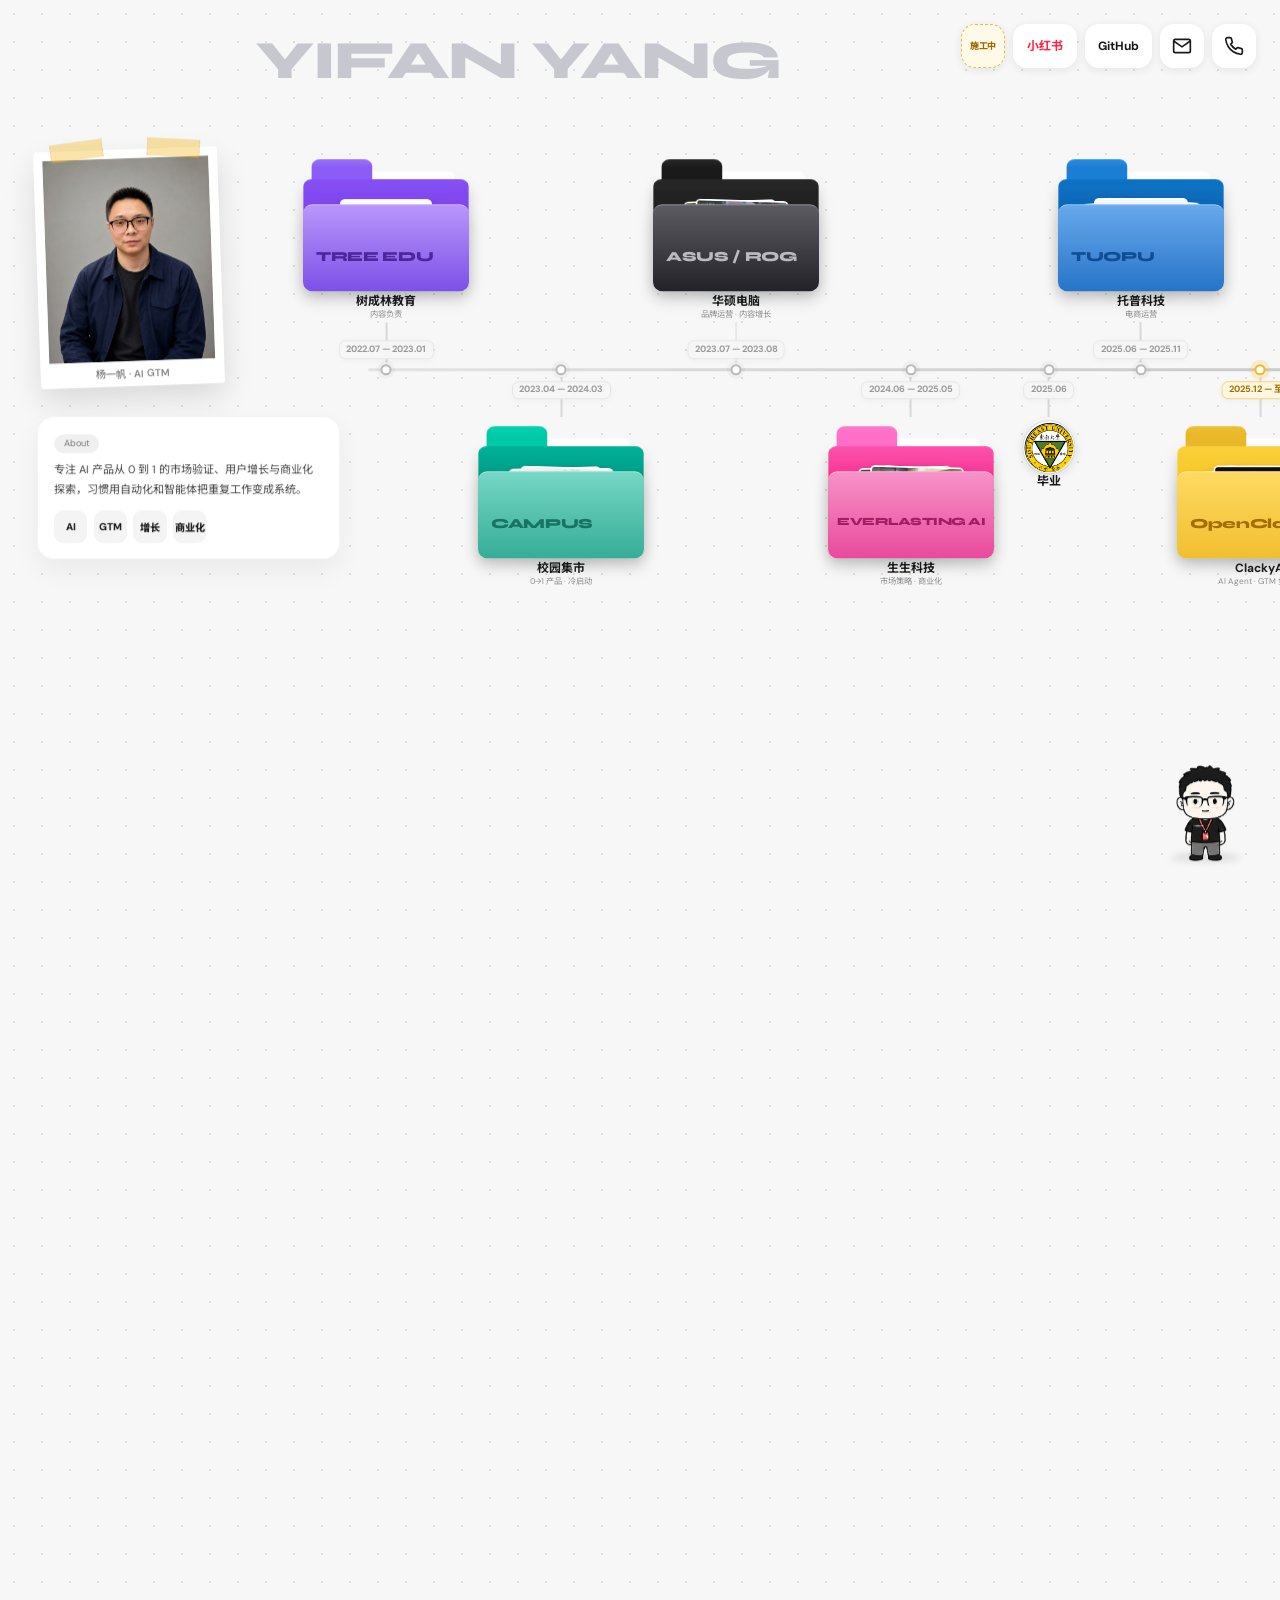
==== playground.html @ f20c67b9 "Deploy Yifan Yang portfolio" ====
<!DOCTYPE html>
<html lang="zh-CN">
<head>
  <meta charset="UTF-8" />
  <meta name="viewport" content="width=device-width, initial-scale=1.0" />
  <title>杨一帆 — AI GTM & 市场增长</title>
  <meta name="description" content="杨一帆作品集：AI 产品增长、市场验证、B2B 平台运营与冷启动经验。" />
  <meta name="author" content="杨一帆" />
  <meta name="robots" content="index, follow" />
  <link rel="preconnect" href="https://fonts.googleapis.com" />
  <link rel="preconnect" href="https://fonts.gstatic.com" crossorigin />
  <link href="https://fonts.googleapis.com/css2?family=DM+Sans:ital,opsz,wght@0,9..40,300;0,9..40,400;0,9..40,500;0,9..40,600;0,9..40,700;1,9..40,400&family=Londrina+Solid:wght@100;300;400;900&family=Noto+Sans+SC:wght@300;400;500;700;900&family=Syne:wght@400;500;600;700;800&display=swap" rel="stylesheet" />
  <link rel="icon" href="data:image/svg+xml,%3Csvg xmlns='http://www.w3.org/2000/svg' viewBox='0 0 100 100'%3E%3Ctext y='.9em' font-size='90'%3E🚀%3C/text%3E%3C/svg%3E" />
  <link rel="stylesheet" href="styles.css?v=57" />
</head>
<body class="intro sidebar-collapsed">
  <div id="c-ring"></div>

  <div id="drag-hint">
    <span class="dh-emoji">👋</span>
    <span>拖动画布探索项目 <span class="dh-sub">点击文件夹查看详情</span></span>
  </div>

  <aside class="figma-sidebar" id="sidebar">
    <div class="sb-topbar">
      <div class="sb-icon" id="sb-toggle" aria-label="收起侧边栏" title="收起/展开">
        <svg viewBox="0 0 24 24" fill="none" stroke="currentColor" stroke-width="2"><path d="M11 17l-5-5 5-5M18 17l-5-5 5-5"/></svg>
      </div>
      <div class="sb-icon" id="theme-toggle" aria-label="切换暗色模式" title="切换主题">
        <svg class="moon" viewBox="0 0 24 24" fill="currentColor"><path d="M21 12.79A9 9 0 1111.21 3 7 7 0 0021 12.79z"/></svg>
        <svg class="sun" viewBox="0 0 24 24" fill="none" stroke="currentColor" stroke-width="2"><circle cx="12" cy="12" r="5"/><path d="M12 1v2M12 21v2M4.22 4.22l1.42 1.42M18.36 18.36l1.42 1.42M1 12h2M21 12h2M4.22 19.78l1.42-1.42M18.36 5.64l1.42-1.42"/></svg>
      </div>
    </div>
    <div class="sb-fileinfo">
      <div class="sb-filename">
        <svg viewBox="0 0 24 24" fill="currentColor"><path d="M14 2H6a2 2 0 00-2 2v16a2 2 0 002 2h12a2 2 0 002-2V8l-6-6z" opacity=".4"/><path d="M14 2v6h6"/></svg>
        杨一帆作品集.fig
      </div>
      <div class="sb-fileowner">Edited by AI GTM</div>
    </div>
    <div class="sb-tabs">
      <div class="sb-tab active">Layers</div>
      <div class="sb-tab">Assets</div>
    </div>
    <div class="sb-scroll">
      <div class="sb-section">
        <div class="sb-row active-blue"><span class="sb-row-chevron">▾</span><span class="sb-row-icon">🎨</span> Page 1 — Portfolio</div>
        <div class="sb-children">
          <div class="sb-row" data-folder="tree">🌳 树成林教育</div>
          <div class="sb-row" data-folder="campus">📚 校园集市</div>
          <div class="sb-row" data-folder="asus">💻 华硕电脑</div>
          <div class="sb-row" data-folder="sheng">🧠 生生科技</div>
          <div class="sb-row" data-folder="topp">🌐 托普科技</div>
          <div class="sb-row" data-folder="clacky">🚀 OpenClacky</div>
        </div>
      </div>
      <div class="sb-divider"></div>
      <div class="sb-section">
        <div class="sb-section-label">CONTACT</div>
        <div class="sb-row"><span class="sb-row-icon">✉</span> ludengstartupnotes@gmail.com</div>
        <div class="sb-row"><span class="sb-row-icon">📱</span> 155 1368 1629</div>
      </div>
    </div>
  </aside>

  <div class="hero" id="hero">
    <div class="name-line">
      <span class="hero-big-name" id="hero-name">YIFAN YANG</span>
    </div>
  </div>

  <div class="contact-wrap" id="contact-btns">
    <div class="cr">
      <a class="push-btn construction-link" href="construction.html?v=55" target="_top" aria-label="打开施工中的作品集开场">施工中</a>
      <a class="push-btn social-link social-xhs" href="https://www.xiaohongshu.com/user/profile/63fd97c1000000001400d0ea" target="_blank" rel="noopener noreferrer" aria-label="打开杨一帆的小红书">小红书</a>
      <a class="push-btn social-link social-github" href="https://github.com/streetlightstartupnotes" target="_blank" rel="noopener noreferrer" aria-label="打开杨一帆的 GitHub">GitHub</a>
      <button class="push-btn btn-email" aria-label="Email" onclick="window.location.href='mailto:ludengstartupnotes@gmail.com'">
        <svg viewBox="0 0 24 24" fill="none" stroke="currentColor" stroke-width="2"><path d="M4 4h16c1.1 0 2 .9 2 2v12c0 1.1-.9 2-2 2H4c-1.1 0-2-.9-2-2V6c0-1.1.9-2 2-2z"/><polyline points="22,6 12,13 2,6"/></svg>
      </button>
      <button class="push-btn btn-phone" aria-label="Phone" onclick="window.location.href='tel:15513681629'">
        <svg viewBox="0 0 24 24" fill="none" stroke="currentColor" stroke-width="2"><path d="M22 16.92v3a2 2 0 01-2.18 2 19.79 19.79 0 01-8.63-3.07 19.5 19.5 0 01-6-6 19.79 19.79 0 01-3.07-8.67A2 2 0 014.11 2h3a2 2 0 012 1.72 12.5 12.5 0 00.7 2.81 2 2 0 01-.45 2.11L8.09 9.91a16 16 0 006 6l1.27-1.27a2 2 0 012.11-.45 12.5 12.5 0 002.81.7A2 2 0 0122 16.92z"/></svg>
      </button>
    </div>
  </div>

  <div id="canvas">
    <!-- Portrait + about -->
    <div class="me-photo-card" style="top:190px; left:40px;">
      <span class="me-tape me-tape-l"></span>
      <span class="me-tape me-tape-r"></span>
      <div class="me-photo-frame"><img src="assets/yifan-yang-profile.png" alt="杨一帆形象照" draggable="false"></div>
      <div class="me-photo-caption">杨一帆 · AI GTM</div>
    </div>

    <section class="canvas-card me-about-card" style="top:480px; left:40px;">
      <span class="canvas-kicker">About</span>
      <p class="me-about-text">专注 AI 产品从 0 到 1 的市场验证、用户增长与商业化探索，习惯用自动化和智能体把重复工作变成系统。</p>
      <div class="me-about-tags">
        <span class="tool-chip">AI</span><span class="tool-chip">GTM</span><span class="tool-chip">增长</span><span class="tool-chip">商业化</span>
      </div>
    </section>

    <a class="canvas-card resume-card" style="top:610px; left:360px;" href="assets/yifan-yang-resume.pdf" target="_blank" rel="noopener noreferrer">
      <span class="resume-badge">PDF</span>
      <div class="resume-title">杨一帆 — AI GTM 简历</div>
      <div class="resume-meta">2026 · 作品集附件</div>
      <div class="resume-lines"><span></span><span></span><span></span><span></span><span></span><span></span></div>
    </a>

    <!-- Horizontal timeline: folders zigzag above/below a month-scaled rail -->
    <div class="timeline-rail" aria-hidden="true"></div>
    <div class="tl-node tl-up" style="left:420px;"><span class="tl-year">2022.07 — 2023.01</span><span class="tl-dot"></span><span class="tl-link"></span></div>
    <div class="tl-node tl-down" style="left:610px;"><span class="tl-year">2023.04 — 2024.03</span><span class="tl-dot"></span><span class="tl-link"></span></div>
    <div class="tl-node tl-up" style="left:800px;"><span class="tl-year">2023.07 — 2023.08</span><span class="tl-dot"></span><span class="tl-link"></span></div>
    <div class="tl-node tl-down" style="left:990px;"><span class="tl-year">2024.06 — 2025.05</span><span class="tl-dot"></span><span class="tl-link"></span></div>
    <div class="tl-node tl-down tl-node-graduation" style="left:1140px;"><span class="tl-year">2025.06</span><span class="tl-dot"></span><span class="tl-link"></span></div>
    <div class="graduation-milestone" style="left:1140px;" aria-label="2025年6月，南京大学毕业">
      <span class="graduation-crest" aria-hidden="true"><img src="assets/nju-emblem-color-guide.png" alt="" draggable="false"></span>
      <span class="graduation-copy"><strong>毕业</strong></span>
    </div>
    <div class="tl-node tl-up" style="left:1240px;"><span class="tl-year">2025.06 — 2025.11</span><span class="tl-dot"></span><span class="tl-link"></span></div>
    <div class="tl-node tl-down tl-node-now" style="left:1370px;"><span class="tl-year">2025.12 — 至今</span><span class="tl-dot"></span><span class="tl-link"></span></div>

    <!-- Personal IP companion: reacts to cursor, hover, canvas panning, and project opening. -->
    <div id="ip-companion" class="ip-companion" data-action="idle" data-direction="right" style="top:760px; left:1060px;" role="button" tabindex="0" aria-label="杨一帆个人 IP 动态角色，点击切换动作">
      <div class="ip-figure">
        <div class="ip-idle-art" aria-hidden="true">
          <img class="ip-layer ip-body" src="assets/personal-ip/ip-basic-front-base.png" alt="" draggable="false">
          <span class="ip-pupil-track"><img class="ip-pupils" src="assets/personal-ip/ip-basic-front-pupils.png" alt="" draggable="false"></span>
        </div>
        <img id="ip-action-art" class="ip-action-art" src="assets/personal-ip/ip-basic-wave.png" alt="" draggable="false" aria-hidden="true">
      </div>
    </div>

    <!-- Folders -->
    <div class="folder" id="f-clacky" data-project="clacky" style="top:480px; left:1270px;" data-top="480" data-left="1270">
      <svg class="folder-svg" viewBox="0 0 240 226" fill="none">
        <defs>
          <linearGradient id="fold-clacky" x1="120" y1="0" x2="120" y2="226" gradientUnits="userSpaceOnUse">
            <stop offset="0%" stop-color="#FDD84E"/><stop offset="60%" stop-color="#F5C118"/><stop offset="100%" stop-color="#E8B010"/>
          </linearGradient>
          <linearGradient id="fold-clacky-tab" x1="60" y1="0" x2="60" y2="30" gradientUnits="userSpaceOnUse">
            <stop offset="0%" stop-color="#F5C842"/><stop offset="100%" stop-color="#E8B828"/>
          </linearGradient>
          <filter id="fold-shadow" x="-20%" y="-20%" width="140%" height="140%">
            <feDropShadow dx="0" dy="12" stdDeviation="10" flood-color="rgba(0,0,0,0.18)"/>
          </filter>
        </defs>
        <g class="folder-paper paper-3"><rect x="32" y="90" width="176" height="100" rx="8" fill="#fff" opacity="0.78"/></g>
        <g class="folder-paper paper-2"><rect x="26" y="80" width="188" height="110" rx="8" fill="#fff" opacity="0.85"/></g>
        <g class="folder-paper paper-1"><rect x="20" y="70" width="200" height="120" rx="8" fill="#fff" opacity="0.92"/></g>
        <path d="M12 48h216c6.6 0 12 5.4 12 12v146c0 6.6-5.4 12-12 12H12c-6.6 0-12-5.4-12-12V60c0-6.6 5.4-12 12-12z" fill="url(#fold-clacky)" filter="url(#fold-shadow)"/>
        <path d="M12 48V28c0-6.6 5.4-12 12-12h64c6.6 0 12 5.4 12 12v20" fill="url(#fold-clacky-tab)"/>
        <g class="folder-face" transform="translate(12, 48)">
          <rect width="216" height="170" rx="12" fill="url(#fold-clacky)" opacity="0.1"/>
          <rect x="24" y="28" width="168" height="26" rx="6" fill="#fff" opacity="0.35"/>
          <rect x="24" y="64" width="120" height="14" rx="4" fill="#fff" opacity="0.45"/>
          <rect x="24" y="86" width="90" height="14" rx="4" fill="#fff" opacity="0.3"/>
          <rect x="24" y="108" width="140" height="14" rx="4" fill="#fff" opacity="0.25"/>
        </g>
      </svg>
      <div class="folder-label">ClackyAI</div>
    </div>

    <div class="folder" id="f-topp" data-project="topp" style="top:190px; left:1140px;" data-top="190" data-left="1140">
      <svg class="folder-svg" viewBox="0 0 240 226" fill="none">
        <defs>
          <linearGradient id="fold-topp" x1="120" y1="0" x2="120" y2="226" gradientUnits="userSpaceOnUse">
            <stop offset="0%" stop-color="#1A7FD4"/><stop offset="60%" stop-color="#005DAA"/><stop offset="100%" stop-color="#003D75"/>
          </linearGradient>
          <linearGradient id="fold-topp-tab" x1="60" y1="0" x2="60" y2="30" gradientUnits="userSpaceOnUse">
            <stop offset="0%" stop-color="#339AF0"/><stop offset="100%" stop-color="#1A7FD4"/>
          </linearGradient>
        </defs>
        <g class="folder-paper paper-3"><rect x="32" y="90" width="176" height="100" rx="8" fill="#fff" opacity="0.78"/></g>
        <g class="folder-paper paper-2"><rect x="26" y="80" width="188" height="110" rx="8" fill="#fff" opacity="0.85"/></g>
        <g class="folder-paper paper-1"><rect x="20" y="70" width="200" height="120" rx="8" fill="#fff" opacity="0.92"/></g>
        <path d="M12 48h216c6.6 0 12 5.4 12 12v146c0 6.6-5.4 12-12 12H12c-6.6 0-12-5.4-12-12V60c0-6.6 5.4-12 12-12z" fill="url(#fold-topp)" filter="url(#fold-shadow)"/>
        <path d="M12 48V28c0-6.6 5.4-12 12-12h64c6.6 0 12 5.4 12 12v20" fill="url(#fold-topp-tab)"/>
        <g class="folder-face" transform="translate(12, 48)">
          <rect x="24" y="28" width="168" height="26" rx="6" fill="#fff" opacity="0.35"/>
          <rect x="24" y="64" width="120" height="14" rx="4" fill="#fff" opacity="0.45"/>
          <rect x="24" y="86" width="90" height="14" rx="4" fill="#fff" opacity="0.3"/>
          <rect x="24" y="108" width="140" height="14" rx="4" fill="#fff" opacity="0.25"/>
        </g>
      </svg>
      <div class="folder-label">托普科技</div>
    </div>

    <div class="folder" id="f-asus" data-project="asus" style="top:190px; left:700px;" data-top="190" data-left="700">
      <svg class="folder-svg" viewBox="0 0 240 226" fill="none">
        <defs>
          <linearGradient id="fold-asus" x1="120" y1="0" x2="120" y2="226" gradientUnits="userSpaceOnUse">
            <stop offset="0%" stop-color="#2E2E2E"/><stop offset="60%" stop-color="#1A1A1A"/><stop offset="100%" stop-color="#111"/>
          </linearGradient>
          <linearGradient id="fold-asus-tab" x1="60" y1="0" x2="60" y2="30" gradientUnits="userSpaceOnUse">
            <stop offset="0%" stop-color="#3A3A3A"/><stop offset="100%" stop-color="#1A1A1A"/>
          </linearGradient>
        </defs>
        <g class="folder-paper paper-3"><rect x="32" y="90" width="176" height="100" rx="8" fill="#fff" opacity="0.7"/></g>
        <g class="folder-paper paper-2"><rect x="26" y="80" width="188" height="110" rx="8" fill="#fff" opacity="0.78"/></g>
        <g class="folder-paper paper-1"><rect x="20" y="70" width="200" height="120" rx="8" fill="#fff" opacity="0.85"/></g>
        <path d="M12 48h216c6.6 0 12 5.4 12 12v146c0 6.6-5.4 12-12 12H12c-6.6 0-12-5.4-12-12V60c0-6.6 5.4-12 12-12z" fill="url(#fold-asus)" filter="url(#fold-shadow)"/>
        <path d="M12 48V28c0-6.6 5.4-12 12-12h64c6.6 0 12 5.4 12 12v20" fill="url(#fold-asus-tab)"/>
        <g class="folder-face" transform="translate(12, 48)">
          <rect x="24" y="28" width="168" height="26" rx="6" fill="#fff" opacity="0.2"/>
          <rect x="24" y="64" width="120" height="14" rx="4" fill="#fff" opacity="0.35"/>
          <rect x="24" y="86" width="90" height="14" rx="4" fill="#fff" opacity="0.2"/>
          <rect x="24" y="108" width="140" height="14" rx="4" fill="#fff" opacity="0.15"/>
        </g>
      </svg>
      <div class="folder-label">华硕电脑</div>
    </div>

    <div class="folder" id="f-sheng" data-project="sheng" style="top:480px; left:890px;" data-top="480" data-left="890">
      <svg class="folder-svg" viewBox="0 0 240 226" fill="none">
        <defs>
          <linearGradient id="fold-sheng" x1="120" y1="0" x2="120" y2="226" gradientUnits="userSpaceOnUse">
            <stop offset="0%" stop-color="#FF6EC7"/><stop offset="50%" stop-color="#F72B8A"/><stop offset="100%" stop-color="#E8177A"/>
          </linearGradient>
          <linearGradient id="fold-sheng-tab" x1="60" y1="0" x2="60" y2="30" gradientUnits="userSpaceOnUse">
            <stop offset="0%" stop-color="#FF85D0"/><stop offset="100%" stop-color="#FF6EC7"/>
          </linearGradient>
        </defs>
        <g class="folder-paper paper-3"><rect x="32" y="90" width="176" height="100" rx="8" fill="#fff" opacity="0.78"/></g>
        <g class="folder-paper paper-2"><rect x="26" y="80" width="188" height="110" rx="8" fill="#fff" opacity="0.85"/></g>
        <g class="folder-paper paper-1"><rect x="20" y="70" width="200" height="120" rx="8" fill="#fff" opacity="0.92"/></g>
        <path d="M12 48h216c6.6 0 12 5.4 12 12v146c0 6.6-5.4 12-12 12H12c-6.6 0-12-5.4-12-12V60c0-6.6 5.4-12 12-12z" fill="url(#fold-sheng)" filter="url(#fold-shadow)"/>
        <path d="M12 48V28c0-6.6 5.4-12 12-12h64c6.6 0 12 5.4 12 12v20" fill="url(#fold-sheng-tab)"/>
        <g class="folder-face" transform="translate(12, 48)">
          <rect x="24" y="28" width="168" height="26" rx="6" fill="#fff" opacity="0.35"/>
          <rect x="24" y="64" width="120" height="14" rx="4" fill="#fff" opacity="0.45"/>
          <rect x="24" y="86" width="90" height="14" rx="4" fill="#fff" opacity="0.3"/>
          <rect x="24" y="108" width="140" height="14" rx="4" fill="#fff" opacity="0.25"/>
        </g>
      </svg>
      <div class="folder-label">生生科技</div>
    </div>

    <div class="folder" id="f-campus" data-project="campus" style="top:480px; left:510px;" data-top="480" data-left="510">
      <svg class="folder-svg" viewBox="0 0 240 226" fill="none">
        <defs>
          <linearGradient id="fold-campus" x1="120" y1="0" x2="120" y2="226" gradientUnits="userSpaceOnUse">
            <stop offset="0%" stop-color="#00C9A7"/><stop offset="60%" stop-color="#00897B"/><stop offset="100%" stop-color="#00695C"/>
          </linearGradient>
          <linearGradient id="fold-campus-tab" x1="60" y1="0" x2="60" y2="30" gradientUnits="userSpaceOnUse">
            <stop offset="0%" stop-color="#00E0B5"/><stop offset="100%" stop-color="#00C9A7"/>
          </linearGradient>
        </defs>
        <g class="folder-paper paper-3"><rect x="32" y="90" width="176" height="100" rx="8" fill="#fff" opacity="0.78"/></g>
        <g class="folder-paper paper-2"><rect x="26" y="80" width="188" height="110" rx="8" fill="#fff" opacity="0.85"/></g>
        <g class="folder-paper paper-1"><rect x="20" y="70" width="200" height="120" rx="8" fill="#fff" opacity="0.92"/></g>
        <path d="M12 48h216c6.6 0 12 5.4 12 12v146c0 6.6-5.4 12-12 12H12c-6.6 0-12-5.4-12-12V60c0-6.6 5.4-12 12-12z" fill="url(#fold-campus)" filter="url(#fold-shadow)"/>
        <path d="M12 48V28c0-6.6 5.4-12 12-12h64c6.6 0 12 5.4 12 12v20" fill="url(#fold-campus-tab)"/>
        <g class="folder-face" transform="translate(12, 48)">
          <rect x="24" y="28" width="168" height="26" rx="6" fill="#fff" opacity="0.35"/>
          <rect x="24" y="64" width="120" height="14" rx="4" fill="#fff" opacity="0.45"/>
          <rect x="24" y="86" width="90" height="14" rx="4" fill="#fff" opacity="0.3"/>
          <rect x="24" y="108" width="140" height="14" rx="4" fill="#fff" opacity="0.25"/>
        </g>
      </svg>
      <div class="folder-label">校园集市</div>
    </div>

    <div class="folder" id="f-tree" data-project="tree" style="top:190px; left:320px;" data-top="190" data-left="320">
      <svg class="folder-svg" viewBox="0 0 240 226" fill="none">
        <defs>
          <linearGradient id="fold-tree" x1="120" y1="0" x2="120" y2="226" gradientUnits="userSpaceOnUse">
            <stop offset="0%" stop-color="#8B5CF6"/><stop offset="60%" stop-color="#7C3AED"/><stop offset="100%" stop-color="#6D28D9"/>
          </linearGradient>
          <linearGradient id="fold-tree-tab" x1="60" y1="0" x2="60" y2="30" gradientUnits="userSpaceOnUse">
            <stop offset="0%" stop-color="#A78BFA"/><stop offset="100%" stop-color="#8B5CF6"/>
          </linearGradient>
        </defs>
        <g class="folder-paper paper-3"><rect x="32" y="90" width="176" height="100" rx="8" fill="#fff" opacity="0.78"/></g>
        <g class="folder-paper paper-2"><rect x="26" y="80" width="188" height="110" rx="8" fill="#fff" opacity="0.85"/></g>
        <g class="folder-paper paper-1"><rect x="20" y="70" width="200" height="120" rx="8" fill="#fff" opacity="0.92"/></g>
        <path d="M12 48h216c6.6 0 12 5.4 12 12v146c0 6.6-5.4 12-12 12H12c-6.6 0-12-5.4-12-12V60c0-6.6 5.4-12 12-12z" fill="url(#fold-tree)" filter="url(#fold-shadow)"/>
        <path d="M12 48V28c0-6.6 5.4-12 12-12h64c6.6 0 12 5.4 12 12v20" fill="url(#fold-tree-tab)"/>
        <g class="folder-face" transform="translate(12, 48)">
          <rect x="24" y="28" width="168" height="26" rx="6" fill="#fff" opacity="0.35"/>
          <rect x="24" y="64" width="120" height="14" rx="4" fill="#fff" opacity="0.45"/>
          <rect x="24" y="86" width="90" height="14" rx="4" fill="#fff" opacity="0.3"/>
          <rect x="24" y="108" width="140" height="14" rx="4" fill="#fff" opacity="0.25"/>
        </g>
      </svg>
      <div class="folder-label">树成林教育</div>
    </div>

  </div>

  <div id="proj-overlay"></div>
  <button id="back-btn" aria-label="返回项目">Back to Playground</button>
  <button id="canvasResetBtn" aria-label="重置画布">↺ 重置画布</button>

  <script src="app.js?v=57" defer></script>
</body>
</html>
---- styles.css ----
* { box-sizing: border-box; margin: 0; padding: 0; }

:root {
  --bg: #f7f7f7;
  --dot: #dddddd;
  --text: #1a1a1a;
  --text-soft: #888;
  --panel: #ffffff;
  --panel-border: rgba(0,0,0,0.07);
  --accent: #1a1a1a;
  --accent-soft: #444;
  --ring-border: rgba(26,26,26,0.35);
  --design-color: #8538E2;
  --play-color: #bbb;
}

body.dark {
  --bg: #2f2f2f;
  --dot: #3c3c3c;
  --text: #f0f0f0;
  --text-soft: #aaa;
  --panel: #3c3c3c;
  --panel-border: rgba(255,255,255,0.06);
  --accent: #ffffff;
  --accent-soft: #bbb;
  --ring-border: rgba(255,255,255,0.40);
  --design-color: #a37be8;
  --play-color: #fff;
}

html, body { width: 100%; height: 100%; overflow: hidden; }

body {
  background: var(--bg);
  background-image: radial-gradient(circle, var(--dot) 1px, transparent 1px);
  background-size: 28px 28px;
  height: 100vh;
  overflow: hidden;
  font-family: 'DM Sans', 'Noto Sans SC', sans-serif;
  color: var(--text);
  cursor: url("data:image/svg+xml,%3Csvg xmlns='http://www.w3.org/2000/svg' viewBox='-2 -2 52 52' width='28' height='28'%3E%3Cpath d='M46.57 18.78 2.57.62C2.01.39 1.37.52.94.95.51 1.37.38 2.01.61 2.57l18.16 44c.23.56.78.93 1.39.93h.01c.61 0 1.16-.38 1.38-.94l7.16-17.84 17.84-7.17c.57-.23.94-.77.94-1.38.01-.61-.35-1.16-.92-1.39z' fill='black' stroke='white' stroke-width='2.5' stroke-linejoin='round'/%3E%3C/svg%3E") 1 1, auto;
}

#c-ring {
  position: fixed; width: 52px; height: 52px;
  border: 1.5px solid var(--ring-border); border-radius: 50%;
  pointer-events: none; z-index: 999998;
  left: 0; top: 0; transform: translate(-50%,-50%);
  opacity: 0;
  transition: width .28s cubic-bezier(.34,1.56,.64,1), height .28s cubic-bezier(.34,1.56,.64,1),
              background .2s ease, border-color .2s ease, opacity .2s ease;
  will-change: left, top;
}
body.panning #c-ring { opacity: 1; width: 60px; height: 60px; background: rgba(128,128,128,0.05); }
body.intro #c-ring { transition: none; opacity: 0 !important; }
body.panning, body.panning * { cursor: grabbing !important; }

#drag-hint {
  position: fixed;
  top: 24px; left: 244px;
  z-index: 9997;
  display: none; align-items: center; gap: 9px;
  background: #262626;
  border-radius: 4px 15px 15px 15px;
  padding: 10px 15px 10px 12px;
  box-shadow: 0 0 0 1px rgba(255,255,255,0.06), 0 6px 18px rgba(0,0,0,0.18);
  font-family: 'DM Sans', 'Noto Sans SC', sans-serif;
  font-size: 12.5px; font-weight: 600; color: #ffffff;
  white-space: nowrap; pointer-events: none;
  opacity: 0; transform: translateY(-8px) scale(0.96);
  transform-origin: top left;
  transition: opacity 0.35s ease, transform 0.4s cubic-bezier(.34,1.4,.64,1);
}
#drag-hint.in { opacity: 1; transform: none; }
#drag-hint::before { content: ''; position: absolute; top: 0; left: -7px; width: 8px; height: 14px; background: #262626; clip-path: polygon(100% 0, 100% 100%, 0 0); }
#drag-hint .dh-emoji { animation: dh-wiggle 1.4s ease-in-out infinite; transform-origin: 60% 80%; }
@keyframes dh-wiggle { 0%,100%{transform:rotate(0)} 25%{transform:rotate(-16deg)} 60%{transform:rotate(12deg)} }
#drag-hint .dh-sub { color: #9a9a9a; font-weight: 400; }


/* Floating Behance button */
.floating-behance-btn {
  position: fixed;
  left: 50%; bottom: 36px;
  z-index: 9995;
  display: inline-flex; align-items: center; gap: 8px;
  background: #1a1a1a; color: #fff;
  text-decoration: none; font-weight: 600; font-size: 14px;
  min-width: 196px; height: 47px;
  padding: 0 24px; border-radius: 100px;
  justify-content: center;
  box-shadow: 0 12px 32px rgba(0,0,0,0.24), 0 3px 8px rgba(0,0,0,0.14);
  animation: btnPop 0.45s cubic-bezier(.34,1.56,.64,1) 0.4s both;
  opacity: 0;
}
@keyframes btnPop {
  from { opacity: 0; transform: translateX(-50%) scale(0.85) translateY(12px); }
  to { opacity: 1; transform: translateX(-50%) scale(1) translateY(0); }
}
.floating-behance-btn:hover { transform: translateX(-50%) scale(1.04); }

/* Project sticky note card */
.proj-note-card {
  position: fixed;
  top: 50%;
  z-index: 9250;
  width: 380px; max-width: min(380px, calc(100vw - 48px));
  user-select: text;
  background: rgba(255,255,255,.72);
  padding: 28px 30px 30px;
  border: 1px solid rgba(0,0,0,.05);
  border-radius: 24px;
  box-shadow: 0 22px 70px rgba(0,0,0,.08);
  backdrop-filter: blur(18px);
  -webkit-backdrop-filter: blur(18px);
  font-family: 'DM Sans', 'Noto Sans SC', sans-serif;
  animation: notePop .62s cubic-bezier(.22,1,.36,1) .58s both;
}
@keyframes notePop {
  from { opacity: 0; transform: translate(34px,-50%) scale(.96); }
  to { opacity: 1; transform: translate(0,-50%) scale(1); }
}
.note-kicker { margin-bottom:10px; color:#999; font-size:11px; font-weight:700; letter-spacing:.16em; text-transform:uppercase; }
.note-title { font-size: 23px; font-weight: 750; color: #161616; margin-bottom: 8px; line-height: 1.32; letter-spacing:-.025em; }
.note-meta { margin-bottom:16px; color:#888; font-size:13px; line-height:1.5; }
.proj-note-card .pip-tags { gap:7px; margin-bottom:18px; }
.proj-note-card .pip-tag { padding:6px 9px; border-radius:999px; font-size:11px; font-weight:600; }
.note-desc { font-size: 14px; color: #383838; line-height: 1.82; letter-spacing:.01em; }
.note-desc p + p { margin-top: 10px; }
.note-link { display:inline-flex; align-items:center; justify-content:center; min-height:44px; margin-top:22px; padding:0 20px; border-radius:999px; background:#1a1a1a; color:#fff; font-size:13px; font-weight:700; text-decoration:none; box-shadow:0 10px 28px rgba(0,0,0,.16); transition:transform .2s ease, box-shadow .2s ease; }
.note-link:hover { transform:translateY(-2px); box-shadow:0 14px 34px rgba(0,0,0,.2); }
body.dark .proj-note-card { background:rgba(255,255,255,.9); }
body.dark .note-title { color:#161616; }
body.dark .note-desc { color:#383838; }
@media (max-width: 768px) { #drag-hint { display: none !important; } }

.figma-sidebar {
  position: fixed;
  left: 20px; top: 20px;
  width: 208px; max-height: calc(100vh - 40px);
  background: var(--panel);
  z-index: 200;
  display: none; flex-direction: column;
  border-radius: 14px;
  box-shadow: 0 0 0 1px var(--panel-border), 0 8px 32px rgba(0,0,0,0.09), 0 2px 8px rgba(0,0,0,0.05);
  overflow: hidden;
  user-select: none;
  transition: transform 0.45s cubic-bezier(.34,1.2,.64,1), background .25s, box-shadow .25s;
}
.figma-sidebar.collapsed { transform: translateX(-228px); }
.figma-sidebar.folder-open { transform: translateX(-228px); }
@media (max-width: 768px) { .figma-sidebar { display: none !important; } }
body.sidebar-collapsed .figma-sidebar,
body.folder-open .figma-sidebar { transform: translateX(-228px); }

.sb-topbar { display:flex; align-items:center; justify-content:flex-end; padding:12px 12px 10px; flex-shrink:0; gap:8px; }
.sb-icon { width:28px; height:28px; border-radius:7px; border:1px solid #e8e8e8; display:flex; align-items:center; justify-content:center; cursor:pointer; transition:background .15s; background:transparent; }
.sb-icon:hover { background:#f5f5f5; }
body.dark .sb-icon { border-color:#555; }
body.dark .sb-icon:hover { background:#484848; }
.sb-icon svg { width:16px; height:16px; color:var(--text-soft); }
#theme-toggle .sun { display:none; }
#theme-toggle .moon { display:block; }
body.dark #theme-toggle .sun { display:block; }
body.dark #theme-toggle .moon { display:none; }
.sb-fileinfo { padding:0 14px 10px; border-bottom:1px solid #f0f0f0; flex-shrink:0; }
body.dark .sb-fileinfo { border-bottom-color:#4a4a4a; }
.sb-filename { display:flex; align-items:center; gap:8px; font-size:14px; font-weight:600; color:var(--text); line-height:1.3; }
.sb-filename svg { width:18px; height:18px; flex-shrink:0; opacity:.45; }
.sb-fileowner { font-size:11px; color:#777; margin-top:3px; padding-left:26px; }
.sb-tabs { display:flex; padding:0 14px; border-bottom:1px solid #f0f0f0; flex-shrink:0; gap:16px; }
body.dark .sb-tabs { border-bottom-color:#4a4a4a; }
.sb-tab { font-size:12.5px; font-weight:500; color:#bbb; padding:8px 0; cursor:pointer; border-bottom:2px solid transparent; transition:color .15s; margin-bottom:-1px; }
.sb-tab.active { color:var(--text); border-bottom-color:var(--text); }
.sb-tab:hover:not(.active) { color:#666; }
body.dark .sb-tab { color:#666; }
body.dark .sb-tab.active { color:#fff; border-bottom-color:#fff; }
body.dark .sb-tab:hover:not(.active) { color:#aaa; }
.sb-scroll { overflow-y:auto; padding:10px 0; flex:1; }
.sb-section { padding:0 8px; }
.sb-section-label { font-size:10px; font-weight:600; color:#999; padding:6px 14px 4px; letter-spacing:.4px; }
body.dark .sb-section-label { color:#666; }
.sb-row { display:flex; align-items:center; gap:8px; font-size:12px; color:#444; padding:6px 10px; border-radius:6px; cursor:pointer; transition: background .15s, color .15s; }
body.dark .sb-row { color:#bbb; }
.sb-row:hover { background:#f5f5f5; }
body.dark .sb-row:hover { background:#484848; }
.sb-row.active { background:#eef5ff; color:#3a7bd5; }
body.dark .sb-row.active { background:#3a4a5c; color:#7eb3ff; }
.sb-row.active-blue { color:#3a7bd5; }
body.dark .sb-row.active-blue { color:#7eb3ff; }
.sb-row-icon { width:16px; text-align:center; }
.sb-row-chevron { color:#999; font-size:10px; }
.sb-children { padding-left:14px; }
.sb-divider { height:1px; background:#f0f0f0; margin:10px 12px; }
body.dark .sb-divider { background:#484848; }

.hero {
  position: fixed;
  left: 256px; top: 34px;
  z-index: 3;
  pointer-events: none;
  transition: top 0.45s cubic-bezier(.34,1.2,.64,1), opacity 0.35s ease;
}
.name-line { display: flex; align-items: baseline; gap: 14px; user-select: none; pointer-events: auto; }
.hero-big-name { font-size: 54px; font-weight: 800; color: #c7c8cf; line-height: 1; letter-spacing: -1.5px; white-space: nowrap; cursor: pointer; display: inline-block; transition: color .25s ease, transform 0.3s cubic-bezier(.34,1.56,.64,1); font-family: 'Syne', 'Noto Sans SC', sans-serif; }
.hero-big-name:hover { color:#9d9ea8; }
.hero-sub { font-size: 13px; font-weight: 600; color: #9a9a9a; font-family: 'DM Sans', 'Noto Sans SC', sans-serif; white-space: nowrap; }

.contact-wrap {
  position: fixed;
  top: 24px; right: 24px; left: auto; bottom: auto;
  z-index: 200;
  display: flex; align-items: center; gap: 8px;
  transition: opacity 0.5s ease, transform 0.5s cubic-bezier(.4,0,.2,1);
}
.cr { display: flex; flex-direction: row; align-items: center; gap: 8px; }
.push-btn {
  width: 44px; height: 44px; border-radius: 14px;
  border: none; display: flex; align-items: center; justify-content: center;
  background: #fff; color: #1a1a1a; cursor: pointer;
  box-shadow: 0 2px 10px rgba(0,0,0,0.08);
  transition: transform .2s, box-shadow .2s, background .25s, color .25s;
}
.social-link { width:auto; min-width:64px; padding:0 13px; font:700 12px/1 'DM Sans','Noto Sans SC',sans-serif; text-decoration:none; }
.construction-link { flex:0 0 44px; padding:0; border:1px dashed #e0bd5b; background:#fff9e8; color:#9b6b00; font:800 9px/1 'DM Sans','Noto Sans SC',sans-serif; letter-spacing:-.2px; text-decoration:none; }
.social-xhs { color:#ff2442; }
.social-github { color:#181717; }
body.dark .social-xhs { color:#ff7187; }
body.dark .social-github { color:#fff; }
body.dark .construction-link { border-color:#806b32; background:#443b22; color:#ffd867; }
.push-btn:hover { transform: translateY(-2px); box-shadow: 0 6px 18px rgba(0,0,0,0.12); }
.push-btn svg { width: 20px; height: 20px; }
body.dark .push-btn { background:#3c3c3c; color:#fff; }
body.dark .push-btn:hover { background:#484848; }
body.craft .push-btn { background: #3C3C3C; color: #fff; }

#canvas {
  position: absolute;
  inset: 0;
  transform-origin: 0 0;
  will-change: transform;
  transition: transform 0.5s cubic-bezier(0.4, 0, 0.2, 1), opacity .25s ease;
  zoom: 0.92;
  z-index: 2;
  width: 3000px; height: 1800px;
}
body.intro #canvas { transition: none; }
body.panning #canvas,
body.panning #canvas > .ip-companion { transition:none; }
body.folder-open #canvas,
body.folder-open .hero { opacity:0; }

/* Personal IP companion — clean per-pose assets from the user's 3 reference sheets. */
.ip-companion {
  position:absolute;
  width:109px;
  height:123px;
  z-index:16;
  cursor:grab;
  user-select:none;
  touch-action:none;
  --eye-x:0px;
  --eye-y:0px;
  --walk-direction:1;
  --canvas-pan-x:0px;
  --canvas-pan-y:0px;
  transform:translate(var(--canvas-pan-x), var(--canvas-pan-y));
  transition:opacity .35s ease, filter .35s ease;
}
.ip-companion[data-direction="left"] { --walk-direction:1; }
.ip-companion[data-direction="right"] { --walk-direction:-1; }
.ip-companion:active { cursor:grabbing; }
.ip-companion::before {
  content:'';
  position:absolute;
  left:17px;
  bottom:15px;
  width:75px;
  height:10px;
  border-radius:50%;
  background:rgba(0,0,0,.11);
  filter:blur(4px);
  pointer-events:none;
}
.ip-figure {
  position:absolute;
  left:2px;
  top:0;
  width:105px;
  height:109px;
  transform-origin:50% 72%;
  animation:ip-breathe 3.8s ease-in-out infinite;
}
.ip-idle-art,
.ip-action-art,
.ip-layer {
  position:absolute;
  inset:0;
  width:100%;
  height:100%;
  object-fit:contain;
  pointer-events:none;
}
.ip-idle-art,
.ip-action-art { transition:opacity .18s ease, transform .3s cubic-bezier(.34,1.35,.64,1); }
.ip-body { clip-path:none; }
.ip-pupil-track {
  position:absolute;
  inset:0;
  clip-path:inset(0 0 47% 0);
  transform:none;
  pointer-events:none;
}
.ip-pupils {
  position:absolute;
  inset:0;
  width:100%;
  height:100%;
  object-fit:contain;
  transform:translate(var(--eye-x), var(--eye-y)) scaleY(1);
  transform-origin:50% 35%;
  animation:ip-blink 5.6s ease-in-out infinite;
  pointer-events:none;
}
.ip-action-art { opacity:0; transform:translateY(8px) scale(.92); }
.ip-companion:not([data-action="idle"]) .ip-idle-art { opacity:0; }
.ip-companion:not([data-action="idle"]) .ip-action-art { opacity:1; transform:translateY(0) scale(1); }
@keyframes ip-blink {
  0%, 43%, 46%, 100% { transform:translate(var(--eye-x), var(--eye-y)) scaleY(1); }
  44%, 45% { transform:translate(var(--eye-x), var(--eye-y)) scaleY(.08); }
}
@keyframes ip-breathe {
  0%, 100% { transform:translateY(0); }
  50% { transform:translateY(-3px); }
}
@keyframes ip-wave {
  0%, 100% { transform:rotate(0deg) translateY(0); }
  45% { transform:rotate(-2deg) translateY(-4px); }
}
@keyframes ip-walk {
  0%, 100% { transform:translateY(0) scaleX(var(--walk-direction)) rotate(-1deg); }
  50% { transform:translateY(-7px) scaleX(var(--walk-direction)) rotate(1deg); }
}
.ip-companion[data-action="wave"] .ip-action-art { animation:ip-wave .46s ease-in-out 3; }
.ip-companion[data-action="walk"] .ip-action-art,
.ip-companion[data-action="forward"] .ip-action-art { animation:ip-walk .4s ease-in-out infinite; }
.ip-companion[data-action="explain"] .ip-action-art,
.ip-companion[data-action="product-review"] .ip-action-art { animation:ip-wave .75s ease-in-out 2; }
.ip-companion.project-docked {
  position:fixed;
  left:26px !important;
  top:auto !important;
  right:auto;
  bottom:18px;
  width:109px;
  height:123px;
  z-index:9300;
  cursor:default;
  opacity:1;
  transform:none;
  pointer-events:auto;
}
body.photo-fullscreen .ip-companion { opacity:0; transform:translate(30px,24px) scale(.72); pointer-events:none; }

.resume-card { display:none !important; }

/* Portrait + about — aligned with the folder grid column system. */
.me-photo-card {
  position: absolute;
  width: 200px;
  padding: 10px 10px 8px;
  background: #fff;
  border-radius: 4px;
  box-shadow: 0 14px 34px rgba(0,0,0,.12);
  transform: rotate(-2deg);
  cursor: grab;
  user-select: none;
  z-index: 6;
}
.me-photo-card:active { cursor: grabbing; }
.me-tape {
  position: absolute;
  top: -10px;
  width: 58px; height: 20px;
  background: rgba(243,185,29,.38);
  border-left: 1px dashed rgba(0,0,0,.06);
  border-right: 1px dashed rgba(0,0,0,.06);
}
.me-tape-l { left: 18px; transform: rotate(-6deg); }
.me-tape-r { right: 18px; transform: rotate(5deg); }
.me-photo-frame { height: 220px; overflow: hidden; background: #d9d7d2; }
.me-photo-frame img { width: 100%; height: 100%; display: block; object-fit: cover; object-position: center 22%; }
.me-photo-caption { padding-top: 9px; text-align: center; font: 600 11px/1 'DM Sans','Noto Sans SC',sans-serif; color: #888; }
.me-about-card { width: 330px; padding: 16px 18px; z-index: 6; }
.me-about-text { margin: 0; font-size: 12px; line-height: 1.75; color: #444; }
.me-about-tags { display: flex; gap: 7px; margin-top: 12px; flex-wrap: wrap; }

/* Timeline rail — horizontal spine with chronological folder nodes. */
.timeline-rail {
  position: absolute;
  left: 400px; top: 428px;
  width: 1060px; height: 4px;
  border-radius: 2px;
  background: linear-gradient(90deg, #e3e3e3, #c9c9c9);
  z-index: 1;
}
.timeline-rail::after {
  content: '';
  position: absolute;
  right: -2px; top: 50%;
  transform: translateY(-50%);
  border-left: 12px solid #c9c9c9;
  border-top: 7px solid transparent;
  border-bottom: 7px solid transparent;
}
.tl-node {
  position: absolute;
  top: 424px;
  transform: translateX(-50%);
  width: 12px; height: 12px;
  display: flex; align-items: center; justify-content: center;
  z-index: 2;
}
.tl-dot {
  position: relative;
  z-index: 3;
  flex: 0 0 auto;
  width: 12px; height: 12px;
  border-radius: 50%;
  background: #fff;
  border: 3px solid #b9b9b9;
  box-shadow: 0 0 0 4px rgba(0,0,0,.03);
}
.tl-node-now .tl-dot { border-color: #f3b91d; box-shadow: 0 0 0 5px rgba(243,185,29,.18); }
.tl-year {
  position: absolute;
  z-index: 4;
  left: 50%;
  transform: translateX(-50%);
  padding: 2px 7px;
  border-radius: 7px;
  background: #f6f6f6;
  border: 1px solid #e6e6e6;
  font: 700 10px/1.4 'DM Sans','Noto Sans SC',sans-serif;
  color: #999;
  white-space: nowrap;
  box-shadow: 0 2px 8px rgba(0,0,0,.035);
}
.tl-node-now .tl-year { color: #a16f00; border-color: #f3d47a; background: #fdf6e0; }
.tl-link {
  position: absolute;
  z-index: 1;
  left: 50%;
  transform: translateX(-50%);
  width: 2px; height: 44px;
  background: #d8d8d8;
  pointer-events: none;
}
.tl-up .tl-year { bottom: 18px; }
.tl-up .tl-link { bottom: 14px; }
.tl-down .tl-year { top: 18px; }
.tl-down .tl-link { top: 14px; }

.graduation-milestone {
  position: absolute;
  top: 486px;
  width: 84px;
  transform: translateX(-50%);
  display: grid;
  justify-items: center;
  align-items: center;
  gap: 4px;
  z-index: 5;
  pointer-events: none;
}
.graduation-crest {
  position: relative;
  flex: 0 0 auto;
  width: 56px;
  height: 56px;
  overflow: hidden;
  border-radius: 50%;
  background: #fff;
  border: 2px solid #fff;
  box-shadow: 0 3px 12px rgba(0,0,0,.13), 0 0 0 1px rgba(0,0,0,.08);
}
.graduation-crest img {
  position: absolute;
  width: 162px;
  height: auto;
  max-width: none;
  left: -12px;
  top: -6px;
}
.graduation-copy {
  display: grid;
  gap: 1px;
  justify-items: center;
  font-family: 'DM Sans','Noto Sans SC',sans-serif;
  line-height: 1;
  white-space: nowrap;
}
.graduation-copy strong { font-size: 13px; color: #171717; }

.folder {
  position: absolute;
  width: 200px; height: 188px;
  cursor: pointer;
  user-select: none;
  transition: transform 0.38s cubic-bezier(0.34,1.56,0.64,1), filter 0.2s;
  will-change: transform;
  --folder-a: #f6ca46;
  --folder-b: #dfaa17;
  --folder-ink: rgba(50,35,0,.54);
}
.folder::before {
  content:''; position:absolute; z-index:0; left:36px; top:139px; width:128px; height:20px;
  border-radius:50%; pointer-events:none; opacity:.42;
  background:radial-gradient(ellipse at center, rgba(26,83,112,.42) 0%, rgba(26,83,112,.16) 48%, transparent 76%);
  filter:blur(8px);
  transform:scaleX(.84);
  transition:opacity .42s ease, transform .52s cubic-bezier(.2,.8,.2,1);
}
.folder-svg { position:relative; z-index:1; width: 100%; height: 100%; display: block; overflow: visible; transform:scale(.9,.82); transform-origin:center top; }
.folder-face { opacity:0; }
.folder-preview-stack {
  position:absolute; left:22px; top:22px; width:157px; height:85px;
  z-index:3; overflow:visible; pointer-events:none;
  transition:transform .48s cubic-bezier(.2,.8,.2,1), opacity .24s ease;
}
.folder-preview {
  position:absolute; top:18px; left:50%; z-index:var(--fan-z,3); width:122px; height:78px; object-fit:cover;
  background:#fff; border:3px solid #fff; border-radius:6px;
  box-shadow:0 6px 13px rgba(0,0,0,.16);
  transform:translateX(calc(-50% + var(--peek-x,0px))) translateY(var(--peek-y,0px)) rotate(var(--peek-r,0deg)) scale(var(--peek-scale,.82));
  transform-origin:center bottom;
  transition:transform .56s cubic-bezier(.2,.8,.2,1) var(--fan-delay,0ms), box-shadow .42s ease var(--fan-delay,0ms), filter .28s ease, opacity .24s ease;
  will-change:transform;
}
.folder::after {
  content:''; position:absolute; z-index:4; left:10px; top:60px; width:180px; height:94px;
  border-radius:10px; background:linear-gradient(180deg,var(--folder-a),var(--folder-b));
  box-shadow:inset 0 1px rgba(255,255,255,.34), 0 10px 17px rgba(0,0,0,.12);
  transition:opacity .18s ease, transform .35s cubic-bezier(.34,1.56,.64,1);
}
.folder-brand {
  position:absolute; z-index:5; left:24px; top:108px; max-width:148px;
  color:var(--folder-ink); font-family:'Syne','Noto Sans SC',sans-serif;
  font-size:15px; font-weight:800; letter-spacing:-.4px; white-space:nowrap;
  pointer-events:none; transition:opacity .18s ease, transform .42s cubic-bezier(.2,.8,.2,1);
}
#f-clacky { --folder-a:#ffda63; --folder-b:#f1be2f; --folder-ink:#a16f00; }
#f-topp { --folder-a:#69a9ec; --folder-b:#2674c8; --folder-ink:#124d91; }
#f-asus { --folder-a:#5c5c62; --folder-b:#222228; --folder-ink:rgba(255,255,255,.66); }
#f-sheng { --folder-a:#f693c8; --folder-b:#e94a9c; --folder-ink:#a11d65; }
#f-sheng .folder-brand { left:20px; max-width:160px; font-size:12px; letter-spacing:-.55px; }
#f-campus { --folder-a:#77d7c5; --folder-b:#35ad97; --folder-ink:#197362; }
#f-tree { --folder-a:#b897fa; --folder-b:#7d50e8; --folder-ink:#4e269c; }
.folder-paper { transition: transform 0.42s cubic-bezier(0.34,1.56,0.64,1); transform-origin: bottom center; }
.folder .paper-1 { transform:translateY(-34px); }
.folder .paper-2 { transform:translateY(-44px); }
.folder .paper-3 { transform:translateY(-26px); }
.folder:is(:hover,.is-hovered,:focus-visible) { outline:0; filter:drop-shadow(0 14px 28px rgba(0,0,0,.18)); transform:translateY(-4px) !important; }
.folder:is(:hover,.is-hovered,:focus-visible)::before { opacity:.68; transform:translateY(8px) scaleX(1.18); }
.folder:is(:hover,.is-hovered,:focus-visible) .paper-1 { transform:translate(-7px,-48px) rotate(-4deg); transition-delay:0ms; }
.folder:is(:hover,.is-hovered,:focus-visible) .paper-2 { transform:translate(7px,-60px) rotate(5deg); transition-delay:70ms; }
.folder:is(:hover,.is-hovered,:focus-visible) .paper-3 { transform:translate(2px,-40px) rotate(-1deg); transition-delay:125ms; }
.folder:is(:hover,.is-hovered,:focus-visible) .folder-face { transform:skewX(-5deg) scaleY(.97); }
.folder:is(:hover,.is-hovered,:focus-visible) .folder-preview-stack { transform:translateY(-2px); }
.folder:is(:hover,.is-hovered,:focus-visible) .folder-preview { box-shadow:0 18px 34px rgba(15,23,42,.2); filter:saturate(1.04) brightness(1.02); transform:translateX(calc(-50% + var(--fan-x,0px))) translateY(var(--fan-y,-48px)) rotate(var(--fan-r,0deg)) scale(var(--fan-scale,1)); }
.folder:is(:hover,.is-hovered,:focus-visible)::after { transform:translateY(8px) scaleY(.94); }
.folder:is(:hover,.is-hovered,:focus-visible) .folder-brand { transform:translateY(6px); }
.folder.is-open { filter:drop-shadow(0 18px 36px rgba(0,0,0,.28)); transform:scale(1.04) translateY(-6px) !important; z-index:9100 !important; }
.folder.is-open .folder-preview-stack { opacity:0; transform:translateY(-72px) scale(1.18); transition-duration:.62s,.24s; }
.folder.is-open .paper-1 { transform:translate(-12px,-78px) rotate(-7deg); opacity:.26; }
.folder.is-open .paper-2 { transform:translate(10px,-92px) rotate(8deg); opacity:.2; }
.folder.is-open .paper-3 { transform:translate(2px,-68px) rotate(-1deg); opacity:.16; }
.folder.is-open::after { transform:translateY(12px) scaleY(.91); }
.folder.is-open .folder-brand { opacity:.72; transform:translateY(8px); }
.folder.is-open .folder-label { opacity:.24; transform:translateY(5px); }
.folder.is-dragging { cursor: grabbing !important; transition: none !important; filter: drop-shadow(0 18px 32px rgba(0,0,0,0.22)); transform: scale(1.05) translateY(-4px) !important; z-index: 9200 !important; }
.folder.is-dragging .folder-paper { transition: none !important; }
.folder.is-dragging .folder-preview { transition:none !important; transform:translateX(calc(-50% + var(--peek-x,0px))) translateY(var(--peek-y,0px)) rotate(var(--peek-r,0deg)) scale(var(--peek-scale,.82)) !important; }
#canvas > .is-dragging { cursor:grabbing !important; transition:none !important; z-index:500 !important; }
.folder-label {
  position: absolute; z-index:6; bottom: 2px; left: 0;
  width:100%; text-align:center;
  font-size: 14px; font-weight: 600; color: var(--text); line-height:1.2;
  white-space: nowrap;
  font-family: 'DM Sans', 'Noto Sans SC', sans-serif;
  transition: color .2s, opacity .28s ease, transform .42s cubic-bezier(.22,1,.36,1);
}
.folder-label-title { display:block; font-size:13px; font-weight:700; color:#1a1a1a; }
.folder-label-role { display:block; margin-top:2px; font-size:9px; font-weight:400; color:#8d8d8d; }

#proj-overlay {
  position: fixed; inset: 0;
  background: rgba(245,245,245,0.94);
  z-index: 8999;
  opacity: 0; pointer-events: none;
  transition: opacity .35s ease, background .55s cubic-bezier(.4,0,.2,1);
  backdrop-filter: none;
  -webkit-backdrop-filter: none;
}
#proj-overlay.show { opacity: 1; pointer-events: auto; }
body.dark #proj-overlay { background: rgba(47,47,47,0.72); }

#back-btn {
  position: fixed; top: 36px; left: 40px;
  z-index: 10000;
  display: flex; align-items: center; gap: 8px;
  background: var(--panel); color: var(--text);
  border: 1px solid var(--panel-border);
  height:48px; padding: 0 16px; border-radius: 999px;
  font-size: 14px; font-weight: 600;
  cursor: pointer;
  opacity: 0; transform: translateY(-12px); pointer-events: none;
  transition: opacity 0.4s ease, transform 0.4s cubic-bezier(.4,0,.2,1), background .25s, color .25s;
  box-shadow: 0 4px 16px rgba(0,0,0,0.1);
}
#back-btn.visible { opacity: 1; transform: translateY(0); pointer-events: auto; }
body.photo-fullscreen #back-btn,
body.photo-fullscreen #back-btn.visible { opacity:0; transform:translateY(-14px) scale(.94); pointer-events:none; }
#back-btn:hover { transform: translateY(0) scale(1.03); }
#back-btn::before {
  content: '←';
  font-size: 16px;
  margin-right: -2px;
}

#canvasResetBtn {
  position: fixed; top: 36px; right: 100px; z-index: 99999;
  background: var(--panel); color: var(--text);
  border: 1.5px solid rgba(0,0,0,0.10); padding: 13px 20px 13px 16px;
  border-radius: 999px; font-size: 14px; cursor: pointer;
  opacity: 0; transform: translateY(-8px); pointer-events: none;
  transition: opacity 0.28s cubic-bezier(.4,0,.2,1), transform 0.28s cubic-bezier(.34,1.4,.64,1), box-shadow 0.18s ease, background 0.15s ease;
  box-shadow: none;
  display: flex; align-items: center; gap: 5px; font-weight: 500;
}
#canvasResetBtn.show { opacity: 1; transform: translateY(0); pointer-events: auto; }
#canvasResetBtn:hover { background: #efefef; }
body.dark #canvasResetBtn:hover { background: #484848; }

.proj-preview-pip {
  position: fixed;
  background: #fff;
  border-radius: 28px;
  box-shadow: 0 3px 10px rgba(0,0,0,.045), 0 1px 3px rgba(0,0,0,.03), 0 18px 45px rgba(0,0,0,.08);
  padding: 10px;
  z-index: 9200;
  width: 340px;
  opacity: 0;
  transform: rotate(var(--rot, 0deg)) scale(0.85) translateY(20px);
  animation: pipIn 0.45s cubic-bezier(.34,1.2,.64,1) forwards;
  border: 1px solid rgba(0,0,0,.025);
}
@keyframes pipIn { to { opacity: 1; transform: rotate(var(--rot, 0deg)) scale(1) translateY(0); } }
.mac-photo-pip {
  padding:6px;
  border:1px solid rgba(0,0,0,.08);
  border-radius:18px;
  background:#fff;
  box-shadow:0 18px 50px rgba(0,0,0,.18), 0 0 0 .5px rgba(0,0,0,.06);
  overflow:hidden;
  display:flex;
  flex-direction:column;
  animation:none;
  box-sizing:border-box;
  cursor:default;
  transform-origin:center;
  will-change:transform,opacity,filter;
}
.pip-window-bar {
  position:relative;
  flex:0 0 30px;
  height:30px;
  display:flex;
  align-items:center;
  justify-content:center;
  background:#fff;
  cursor:grab;
  user-select:none;
  touch-action:none;
}
.pip-window-bar:active { cursor:grabbing; }
.pip-window-title {
  max-width:55%;
  overflow:hidden;
  text-overflow:ellipsis;
  white-space:nowrap;
  color:#777;
  font-size:10px;
  font-weight:600;
  letter-spacing:.02em;
}
.pip-window-body {
  position:relative;
  flex:1 1 auto;
  min-height:0;
  overflow:hidden;
  border-radius:0 0 11px 11px;
  background:#f4f4f4;
  cursor:zoom-in;
}
.pip-window-body .shot-card,
.pip-window-body .shot-media { border-radius:0 0 11px 11px; }
.mac-photo-pip .os-traffic { top:9px; left:8px; }
.os-traffic span,
.os-traffic button { width:12px; height:12px; border-radius:50%; display:block; border:0; padding:0; }
.mac-photo-pip .tl-max { cursor:pointer; transition:transform .18s ease, filter .18s ease; }
.mac-photo-pip .tl-max:hover { transform:scale(1.2); filter:brightness(.94); }
.mac-photo-pip.is-fullscreen { border-radius:20px; box-shadow:0 34px 100px rgba(0,0,0,.34), 0 0 0 1px rgba(0,0,0,.08); }
.mac-photo-pip.is-fullscreen .pip-window-bar { cursor:default; }
.mac-photo-pip.is-fullscreen .pip-window-body { cursor:default; background:#111; }
.mac-photo-pip.is-fullscreen .shot-image { object-fit:contain; background:#111; }
.mac-photo-pip.is-fullscreen .shot-media-contain { background:#f6f8fb !important; }
.mac-photo-pip.is-fullscreen .shot-media-contain .shot-image { object-position:center; padding:18px; background:#f6f8fb; }
.mac-photo-pip.is-fullscreen .shot-media-contain.has-badges .shot-image { object-position:center top; padding:18px 18px 98px; }
.mac-photo-pip.is-fullscreen .shot-badges { bottom:24px; gap:16px; }
.mac-photo-pip.is-fullscreen .shot-badge { width:min(36%,250px); border-radius:10px; }
.pip-card-wrap,
.shot-card { width:100%; height:100%; }
.shot-card { position:relative; border-radius:20px; overflow:hidden; }
.shot-media { position:absolute; inset:0; overflow:hidden; border-radius:14px; }
.shot-raster { position:absolute; inset:0; background-repeat:no-repeat; background-size:200% 200%; }
.shot-image { width:100%; height:100%; display:block; object-fit:cover; }
.shot-image-generated { filter:brightness(1.12) saturate(.82); }
.shot-media-contain .shot-image { object-fit:contain; object-position:center; padding:10px; background:#f6f8fb; }
.shot-media-contain.has-badges .shot-image { object-position:center top; padding:10px 10px 66px; }
.shot-badges { position:absolute; z-index:4; left:50%; bottom:10px; width:calc(100% - 24px); display:flex; align-items:center; justify-content:center; gap:10px; transform:translateX(-50%); pointer-events:none; }
.shot-badge { display:block; width:min(44%,250px); height:auto; border-radius:8px; box-shadow:0 5px 16px rgba(46,24,112,.12); }
.shot-media:has(.shot-image-generated)::after {
  content:''; position:absolute; inset:0; background:rgba(255,255,255,.07); pointer-events:none;
}
.shot-fallback { position:absolute; inset:0; }
.shot-fallback svg { width:100%; height:100%; display:block; }
.phone-frame { box-shadow: 0 16px 40px rgba(0,0,0,0.18); border-radius: 18px; overflow: hidden; position: relative; }
.pip-title { font-size: 18px; font-weight: 700; color: var(--text); margin-bottom: 6px; font-family: 'DM Sans', 'Noto Sans SC', sans-serif; }
.pip-meta { font-size: 12px; color: var(--text-soft); margin-bottom: 12px; }
.pip-tags { display: flex; flex-wrap: wrap; gap: 6px; margin-bottom: 12px; }
.pip-tag { font-size: 11px; font-weight: 600; color: #555; background: #f0f0f0; padding: 4px 8px; border-radius: 6px; }
body.dark .pip-tag { background: #484848; color: #bbb; }
.pip-desc { font-size: 13px; line-height: 1.65; color: var(--text-soft); }
.pip-img-label {
  position: absolute;
  left: 12px; top: 12px;
  z-index: 20;
  background: #fff;
  color: #1a1a1a;
  font-size: 15px;
  font-weight: 700;
  padding: 8px 14px;
  border-radius: 999px;
  box-shadow: 0 2px 8px rgba(0,0,0,0.10);
  opacity: 0.9;
  transition: opacity .25s ease;
  pointer-events: none;
}
.shot-card:hover .pip-img-label { opacity: 1; }

.pip-close {
  position: absolute; top: 8px; right: 8px;
  width: 24px; height: 24px; border-radius: 50%; border:0;
  background: rgba(35,35,35,.78); color: #fff;
  display: flex; align-items: center; justify-content: center;
  font-size: 18px; line-height: 1; cursor: pointer;
  transition: background .15s, transform .15s;
}
.pip-close:hover { background: rgba(0,0,0,0.16); transform: scale(1.1); }
.pip-link {
  display: inline-flex; align-items: center; gap: 8px;
  background: var(--accent); color: #fff;
  text-decoration: none; font-weight: 600; font-size: 13px;
  padding: 10px 18px; border-radius: 999px;
  margin-top: 14px; box-shadow: 0 6px 18px rgba(0,0,0,0.15);
  transition: transform .2s, background .2s;
}
.pip-link:hover { transform: translateY(-2px); background: var(--accent-soft); }

.mobile-folder-scroll {
  position: fixed; inset: 0; z-index: 9400;
  background-color: var(--bg);
  background-image: radial-gradient(circle, var(--dot) 1px, transparent 1px);
  background-size: 28px 28px;
  overflow-y: auto;
  padding: 80px 14px 60px;
  opacity: 0; transform: translateY(20px);
  transition: opacity 0.3s ease, transform 0.3s cubic-bezier(.4,0,.2,1);
  display: flex; flex-direction: column; gap: 16px;
}
.mobile-folder-scroll.in { opacity: 1; transform: translateY(0); }
.mobile-folder-img { width:362px; flex:0 0 auto; border-radius: 20px; padding: 0; transform: translateY(20px); opacity: 0; transition: opacity 0.4s ease, transform 0.4s cubic-bezier(.4,0,.2,1); }
.mobile-folder-img.in { opacity: 1; transform: translateY(0); }
.mobile-folder-img .shot-card { box-shadow:0 10px 30px rgba(0,0,0,.16); border-radius:20px; background:#fff; padding:8px; }
.mobile-folder-img .shot-media { inset:8px; }
.mobile-project-copy { flex:0 0 auto; padding:18px 24px 0; }
.mobile-project-copy .pip-title { font-size:18px; }
.mobile-project-copy .pip-meta { margin-top:6px; }
.mobile-project-copy .pip-desc { color:#333; }

.canvas-card { position:absolute; background:rgba(255,255,255,.94); border:1px solid rgba(0,0,0,.045); border-radius:18px; box-shadow:0 12px 30px rgba(0,0,0,.06); font-family:'DM Sans','Noto Sans SC',sans-serif; }
.experience-card { width:510px; padding:14px 16px; }
.canvas-kicker { display:inline-flex; padding:4px 10px; border-radius:999px; background:#f0f0f0; color:#777; font-size:10px; margin-bottom:8px; }
.experience-row { display:grid; grid-template-columns:1fr auto; gap:3px 14px; padding:7px 0; border-bottom:1px solid #f1f1f1; }
.experience-row:last-child { border-bottom:0; }
.experience-role { font-size:12px; font-weight:700; }
.experience-date { font-size:10px; color:#999; }
.experience-meta { grid-column:1/-1; font-size:10px; color:#888; }
.resume-card { width:148px; height:220px; padding:14px; color:#111; text-decoration:none; }
.resume-badge { display:inline-flex; background:#ef5753; color:white; font-size:10px; font-weight:700; border-radius:3px; padding:4px 7px; margin-bottom:14px; }
.resume-title { font-size:12px; font-weight:700; line-height:1.35; }
.resume-meta { font-size:9px; color:#aaa; margin:3px 0 14px; }
.resume-lines { display:grid; gap:7px; }
.resume-lines span { height:3px; background:#ececec; border-radius:2px; }
.tools-card { width:200px; padding:16px; }
.tools-icons { display:flex; gap:7px; margin-top:12px; }
.tool-chip { width:36px; height:36px; border-radius:10px; display:grid; place-items:center; background:#f4f4f4; font-size:11px; font-weight:800; }
/* Craft Mode: 只让托普科技文件夹持续抽动，其它元素保持原位 */
body.craft #f-topp { animation: folderSpasm 0.7s cubic-bezier(.34,1.56,.64,1) infinite; }
body.craft #f-clacky,
body.craft #f-asus,
body.craft #f-sheng,
body.craft #f-campus,
body.craft #f-tree { transform: none; opacity: 1; pointer-events: auto; }

@media (max-width: 768px) {
  .figma-sidebar { display: none !important; }
  #canvas > .ip-companion { transform:translate(var(--canvas-pan-x), var(--canvas-pan-y)); transform-origin:bottom right; }
  .hero { left: 50%; top: 56px; transform: translateX(-50%); }
  .hero-big-name { font-size: 44px; }
  .hero-sub { font-size: 11px; }
  .contact-wrap { display:flex; top:12px; right:12px; }
  .contact-wrap .btn-email, .contact-wrap .btn-phone { display:none; }
  .social-link { min-width:58px; height:34px; padding:0 10px; font-size:11px; }
  .push-btn { width: 40px; height: 40px; }
  .push-btn svg { width: 16px; height: 16px; }
  .sidebar-collapsed .hero { left: 50%; }
  #canvas { zoom: .6625; width:480px; height:1900px; }
  .folder { width: 200px; height: 188px; }
  .folder-label { font-size: 12px; text-align:center; width:100%; }
  .folder-label-title { font-size:13px; }
  .folder-label-role { font-size:10px; }
  #f-tree { left:140px !important; top:660px !important; }
  #f-campus { left:140px !important; top:850px !important; }
  #f-asus { left:140px !important; top:1040px !important; }
  #f-sheng { left:140px !important; top:1230px !important; }
  #f-topp { left:140px !important; top:1420px !important; }
  #f-clacky { left:140px !important; top:1610px !important; }
  .me-photo-card { left:145px !important; top:150px !important; width:190px; }
  .me-photo-frame { height:200px; }
  .me-about-card { left:75px !important; top:455px !important; width:330px; }
  .resume-card { left:483px !important; top:1020px !important; width:217px; height:337px; padding:20px; }
  .timeline-rail, .tl-node, .graduation-milestone { display: none; }
  #drag-hint { display: none; }
  #canvasResetBtn { right: 70px; top: 16px; padding: 8px 12px; font-size: 12px; }
  #canvasResetBtn { display:none; }
  #back-btn { left:40px; top:36px; }
  .floating-behance-btn { position:static; transform:none; animation:none; opacity:1; margin:28px auto 0; width:167px; min-width:167px; }
  .floating-behance-btn:hover { transform:none; }
}
/* OS Window chrome */
.os-window {
  position: fixed;
  width: min(520px, 88vw);
  background: var(--panel, #fff);
  border: 1px solid rgba(0,0,0,0.12);
  border-radius: 14px;
  box-shadow: 0 18px 50px rgba(0,0,0,0.18), 0 0 0 0.5px rgba(0,0,0,0.06);
  overflow: hidden;
  z-index: 100;
  opacity: 0;
  transform: scale(0.92) translateY(12px);
  transition: opacity 0.25s ease, transform 0.25s cubic-bezier(0.16, 1, 0.3, 1), left 0.05s, top 0.05s, width 0.05s, height 0.05s;
  will-change: transform, opacity;
}
.os-window.in { opacity: 1; transform: scale(1) translateY(0); }
body.dark .os-window { background: #3c3c3c; border-color: rgba(255,255,255,0.10); box-shadow: 0 18px 50px rgba(0,0,0,0.35); }
.os-dragbar {
  position: absolute; top: 0; left: 0; right: 0; height: 36px; cursor: grab; user-select: none; -webkit-user-select: none; touch-action: none; z-index: 10;
}
.os-dragbar:active { cursor: grabbing; }
.os-traffic {
  position: absolute; top: 12px; left: 12px; display: flex; gap: 7px; z-index: 11;
}
.os-traffic span { width: 12px; height: 12px; border-radius: 50%; display: block; }
.os-traffic .tl-close { background: #ff5f56; cursor: pointer; transition: transform 0.15s; }
.os-traffic .tl-close:hover { transform: scale(1.2); }
.os-traffic .tl-min { background: #ffbd2e; }
.os-traffic .tl-max { background: #27c93f; }
.os-external {
  position: absolute; top: 10px; right: 12px; width: 20px; height: 20px; cursor: pointer; z-index: 11; opacity: 0.4; transition: opacity 0.15s; display: flex; align-items: center; justify-content: center;
}
.os-external:hover { opacity: 0.8; }
.os-external svg { width: 14px; height: 14px; }
.os-resize {
  position: absolute; bottom: 0; right: 0; width: 16px; height: 16px; cursor: nwse-resize; z-index: 10; touch-action: none;
}
.os-resize::after {
  content: ''; position: absolute; bottom: 4px; right: 4px; width: 8px; height: 8px;
  border-right: 2px solid rgba(0,0,0,0.15); border-bottom: 2px solid rgba(0,0,0,0.15);
}
.os-body { padding: 36px 0 0; height: 100%; overflow: auto; }
.os-body-iframe { padding: 36px 0 0; max-height: none; height: calc(100% - 36px); overflow: hidden; overscroll-behavior: contain; }
.os-body iframe { width: 100%; height: 100%; border: none; border-radius: 0 0 10px 10px; }

/* Project window content */
.win-project { padding: 46px 28px 28px; }
.win-project-header { margin-bottom: 18px; }
.win-project-title { font-size: 18px; font-weight: 700; color: var(--text); margin-bottom: 6px; }
.win-project-meta { font-size: 12px; color: var(--text-soft); margin-bottom: 10px; }
.win-project-tags { display: flex; flex-wrap: wrap; gap: 6px; margin-bottom: 6px; }
.win-project-tag { font-size: 11px; font-weight: 600; color: #555; background: #f0f0f0; padding: 4px 8px; border-radius: 6px; }
body.dark .win-project-tag { background: #484848; color: #bbb; }
.win-project-shots { display: grid; grid-template-columns: 1fr 1fr; gap: 12px; margin-bottom: 18px; }
.win-shot { position: relative; border-radius: 14px; overflow: hidden; background: #fff; box-shadow: 0 3px 10px rgba(0,0,0,0.045); aspect-ratio: 360/260; }
.win-shot .shot-card { position: absolute; inset: 0; }
.win-shot .shot-media { position: absolute; inset: 0; }
.win-project-note { font-size: 13px; line-height: 1.65; color: var(--text-soft); margin-bottom: 16px; }
.win-project-link { display: inline-flex; align-items: center; gap: 8px; background: var(--accent); color: #fff; text-decoration: none; font-weight: 600; font-size: 13px; padding: 10px 18px; border-radius: 999px; box-shadow: 0 6px 18px rgba(0,0,0,0.15); transition: transform .2s, background .2s; }
.win-project-link:hover { transform: translateY(-2px); background: var(--accent-soft); }
@media (max-width: 768px) {
  .win-project { padding: 40px 16px 24px; }
  .win-project-shots { grid-template-columns: 1fr; }
  .os-window { border-radius: 12px; }
}

@keyframes folderSpasm {
  0%, 100% { transform: translateY(-4px) rotate(0deg); }
  15% { transform: translateY(-10px) rotate(-4deg); }
  30% { transform: translateY(-2px) rotate(3deg); }
  45% { transform: translateY(-8px) rotate(-2deg); }
  60% { transform: translateY(-4px) rotate(1deg); }
  75% { transform: translateY(-6px) rotate(-1deg); }
}

/* Photo-only window */
.os-body-img {
  padding: 0;
  height: calc(100% - 36px);
  overflow: hidden;
  background: #000;
  border-radius: 0 0 12px 12px;
}
.os-body-img img {
  width: 100%;
  height: 100%;
  object-fit: cover;
  display: block;
}

/* Hide unused project window content styles */
.win-project, .win-project-header, .win-project-title, .win-project-meta, .win-project-tags, .win-project-tag, .win-project-shots, .win-shot, .win-project-note, .win-project-link { display: none; }
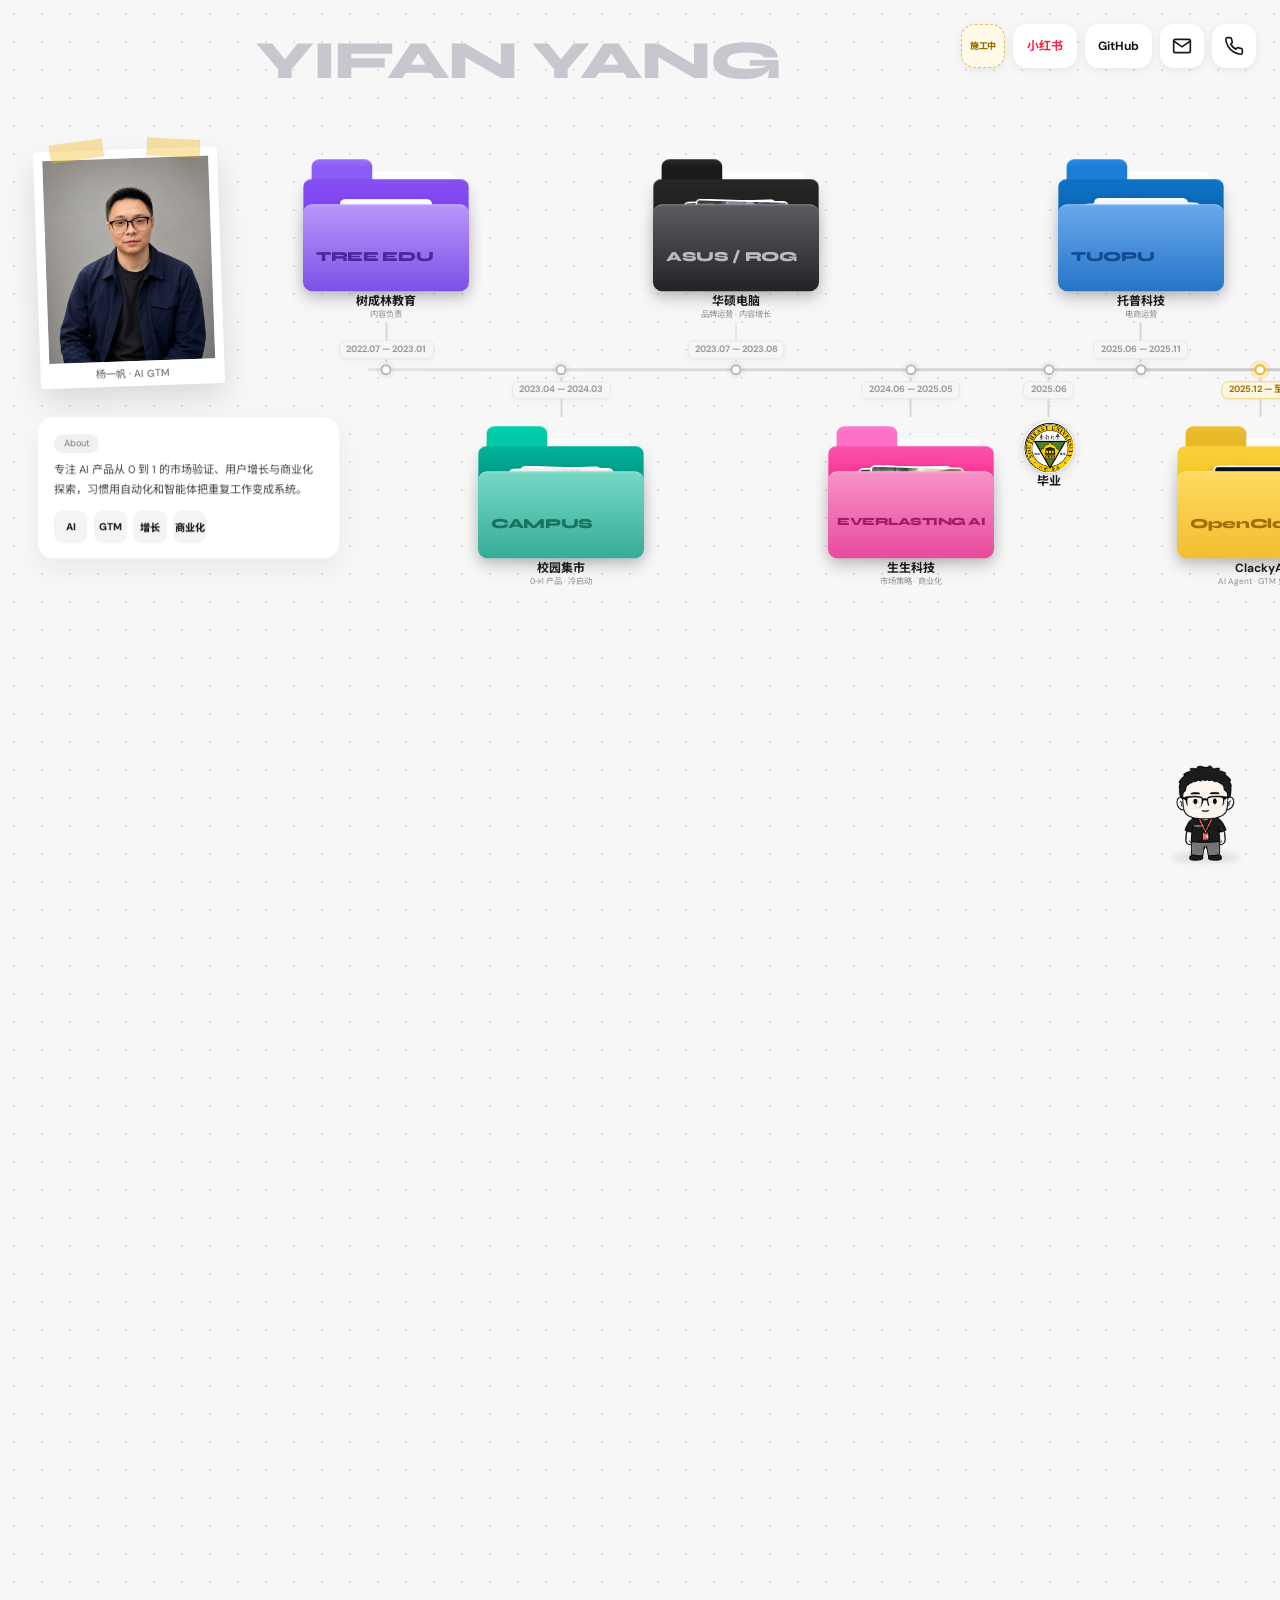
==== commit 4034fa8b: "Improve mobile portfolio layout" ====
--- a/playground.html
+++ b/playground.html
@@ -11,7 +11,7 @@
   <link rel="preconnect" href="https://fonts.gstatic.com" crossorigin />
   <link href="https://fonts.googleapis.com/css2?family=DM+Sans:ital,opsz,wght@0,9..40,300;0,9..40,400;0,9..40,500;0,9..40,600;0,9..40,700;1,9..40,400&family=Londrina+Solid:wght@100;300;400;900&family=Noto+Sans+SC:wght@300;400;500;700;900&family=Syne:wght@400;500;600;700;800&display=swap" rel="stylesheet" />
   <link rel="icon" href="data:image/svg+xml,%3Csvg xmlns='http://www.w3.org/2000/svg' viewBox='0 0 100 100'%3E%3Ctext y='.9em' font-size='90'%3E🚀%3C/text%3E%3C/svg%3E" />
-  <link rel="stylesheet" href="styles.css?v=57" />
+  <link rel="stylesheet" href="styles.css?v=59" />
 </head>
 <body class="intro sidebar-collapsed">
   <div id="c-ring"></div>
@@ -290,9 +290,9 @@
   </div>
 
   <div id="proj-overlay"></div>
-  <button id="back-btn" aria-label="返回项目">Back to Playground</button>
+  <button id="back-btn" aria-label="返回作品集">返回作品集</button>
   <button id="canvasResetBtn" aria-label="重置画布">↺ 重置画布</button>
 
-  <script src="app.js?v=57" defer></script>
+  <script src="app.js?v=59" defer></script>
 </body>
 </html>
--- a/styles.css
+++ b/styles.css
@@ -790,7 +790,7 @@
   display: flex; flex-direction: column; gap: 16px;
 }
 .mobile-folder-scroll.in { opacity: 1; transform: translateY(0); }
-.mobile-folder-img { width:362px; flex:0 0 auto; border-radius: 20px; padding: 0; transform: translateY(20px); opacity: 0; transition: opacity 0.4s ease, transform 0.4s cubic-bezier(.4,0,.2,1); }
+.mobile-folder-img { width:362px; aspect-ratio:362/280; flex:0 0 auto; border-radius: 20px; padding: 0; transform: translateY(20px); opacity: 0; transition: opacity 0.4s ease, transform 0.4s cubic-bezier(.4,0,.2,1); }
 .mobile-folder-img.in { opacity: 1; transform: translateY(0); }
 .mobile-folder-img .shot-card { box-shadow:0 10px 30px rgba(0,0,0,.16); border-radius:20px; background:#fff; padding:8px; }
 .mobile-folder-img .shot-media { inset:8px; }
@@ -825,37 +825,102 @@
 body.craft #f-tree { transform: none; opacity: 1; pointer-events: auto; }
 
 @media (max-width: 768px) {
+  html, body {
+    height: auto;
+    min-height: 100%;
+    overflow-x: hidden;
+    overflow-y: auto;
+    overscroll-behavior-y: contain;
+    -webkit-overflow-scrolling: touch;
+  }
+  body {
+    min-height: 100vh;
+    height: auto;
+    overflow-y: auto;
+    cursor: auto;
+    padding-bottom: env(safe-area-inset-bottom, 0px);
+  }
+  #c-ring { display:none !important; }
   .figma-sidebar { display: none !important; }
-  #canvas > .ip-companion { transform:translate(var(--canvas-pan-x), var(--canvas-pan-y)); transform-origin:bottom right; }
-  .hero { left: 50%; top: 56px; transform: translateX(-50%); }
-  .hero-big-name { font-size: 44px; }
+  #canvas > .ip-companion {
+    position:fixed;
+    left:auto !important;
+    top:auto !important;
+    right:8px;
+    bottom:max(8px, env(safe-area-inset-bottom, 0px));
+    transform:scale(.78) !important;
+    transform-origin:bottom right;
+  }
+  .hero {
+    position:absolute;
+    left:16px !important;
+    right:16px;
+    top:68px;
+    width:auto;
+    transform:none;
+    text-align:center;
+  }
+  .name-line { justify-content:center; }
+  .hero-big-name { max-width:100%; font-size:34px; letter-spacing:-1px; }
   .hero-sub { font-size: 11px; }
-  .contact-wrap { display:flex; top:12px; right:12px; }
+  .contact-wrap {
+    display:flex;
+    top:max(10px, env(safe-area-inset-top, 0px));
+    left:10px;
+    right:10px;
+    justify-content:flex-end;
+  }
   .contact-wrap .btn-email, .contact-wrap .btn-phone { display:none; }
   .social-link { min-width:58px; height:34px; padding:0 10px; font-size:11px; }
   .push-btn { width: 40px; height: 40px; }
+  .construction-link { flex-basis:40px; }
   .push-btn svg { width: 16px; height: 16px; }
-  .sidebar-collapsed .hero { left: 50%; }
-  #canvas { zoom: .6625; width:480px; height:1900px; }
+  .sidebar-collapsed .hero { left:16px !important; }
+  #canvas {
+    position:relative;
+    width:100%;
+    height:2270px;
+    zoom:1;
+    transform:none !important;
+    transition:none;
+    will-change:auto;
+    touch-action:pan-y;
+  }
   .folder { width: 200px; height: 188px; }
   .folder-label { font-size: 12px; text-align:center; width:100%; }
   .folder-label-title { font-size:13px; }
   .folder-label-role { font-size:10px; }
-  #f-tree { left:140px !important; top:660px !important; }
-  #f-campus { left:140px !important; top:850px !important; }
-  #f-asus { left:140px !important; top:1040px !important; }
-  #f-sheng { left:140px !important; top:1230px !important; }
-  #f-topp { left:140px !important; top:1420px !important; }
-  #f-clacky { left:140px !important; top:1610px !important; }
-  .me-photo-card { left:145px !important; top:150px !important; width:190px; }
+  #f-tree,
+  #f-campus,
+  #f-asus,
+  #f-sheng,
+  #f-topp,
+  #f-clacky { left:calc(50% - 100px) !important; touch-action:pan-y; }
+  #f-tree { top:590px !important; }
+  #f-campus { top:800px !important; }
+  #f-asus { top:1010px !important; }
+  #f-sheng { top:1220px !important; }
+  #f-topp { top:1530px !important; }
+  #f-clacky { top:1740px !important; }
+  .me-photo-card { left:calc(50% - 95px) !important; top:130px !important; width:190px; cursor:default; }
   .me-photo-frame { height:200px; }
-  .me-about-card { left:75px !important; top:455px !important; width:330px; }
-  .resume-card { left:483px !important; top:1020px !important; width:217px; height:337px; padding:20px; }
-  .timeline-rail, .tl-node, .graduation-milestone { display: none; }
+  .me-about-card { left:16px !important; top:390px !important; width:calc(100% - 32px); max-width:none; }
+  .graduation-milestone { display:grid; left:50% !important; top:1425px !important; }
+  .resume-card {
+    display:block !important;
+    left:calc(50% - 110px) !important;
+    top:1950px !important;
+    width:220px;
+    height:280px;
+    padding:20px;
+  }
+  .timeline-rail, .tl-node { display: none; }
   #drag-hint { display: none; }
   #canvasResetBtn { right: 70px; top: 16px; padding: 8px 12px; font-size: 12px; }
   #canvasResetBtn { display:none; }
-  #back-btn { left:40px; top:36px; }
+  #back-btn { left:16px; top:max(18px, env(safe-area-inset-top, 0px)); }
+  .mobile-folder-scroll { padding:72px 14px 48px; }
+  .mobile-folder-img { width:100%; max-width:362px; align-self:center; }
   .floating-behance-btn { position:static; transform:none; animation:none; opacity:1; margin:28px auto 0; width:167px; min-width:167px; }
   .floating-behance-btn:hover { transform:none; }
 }
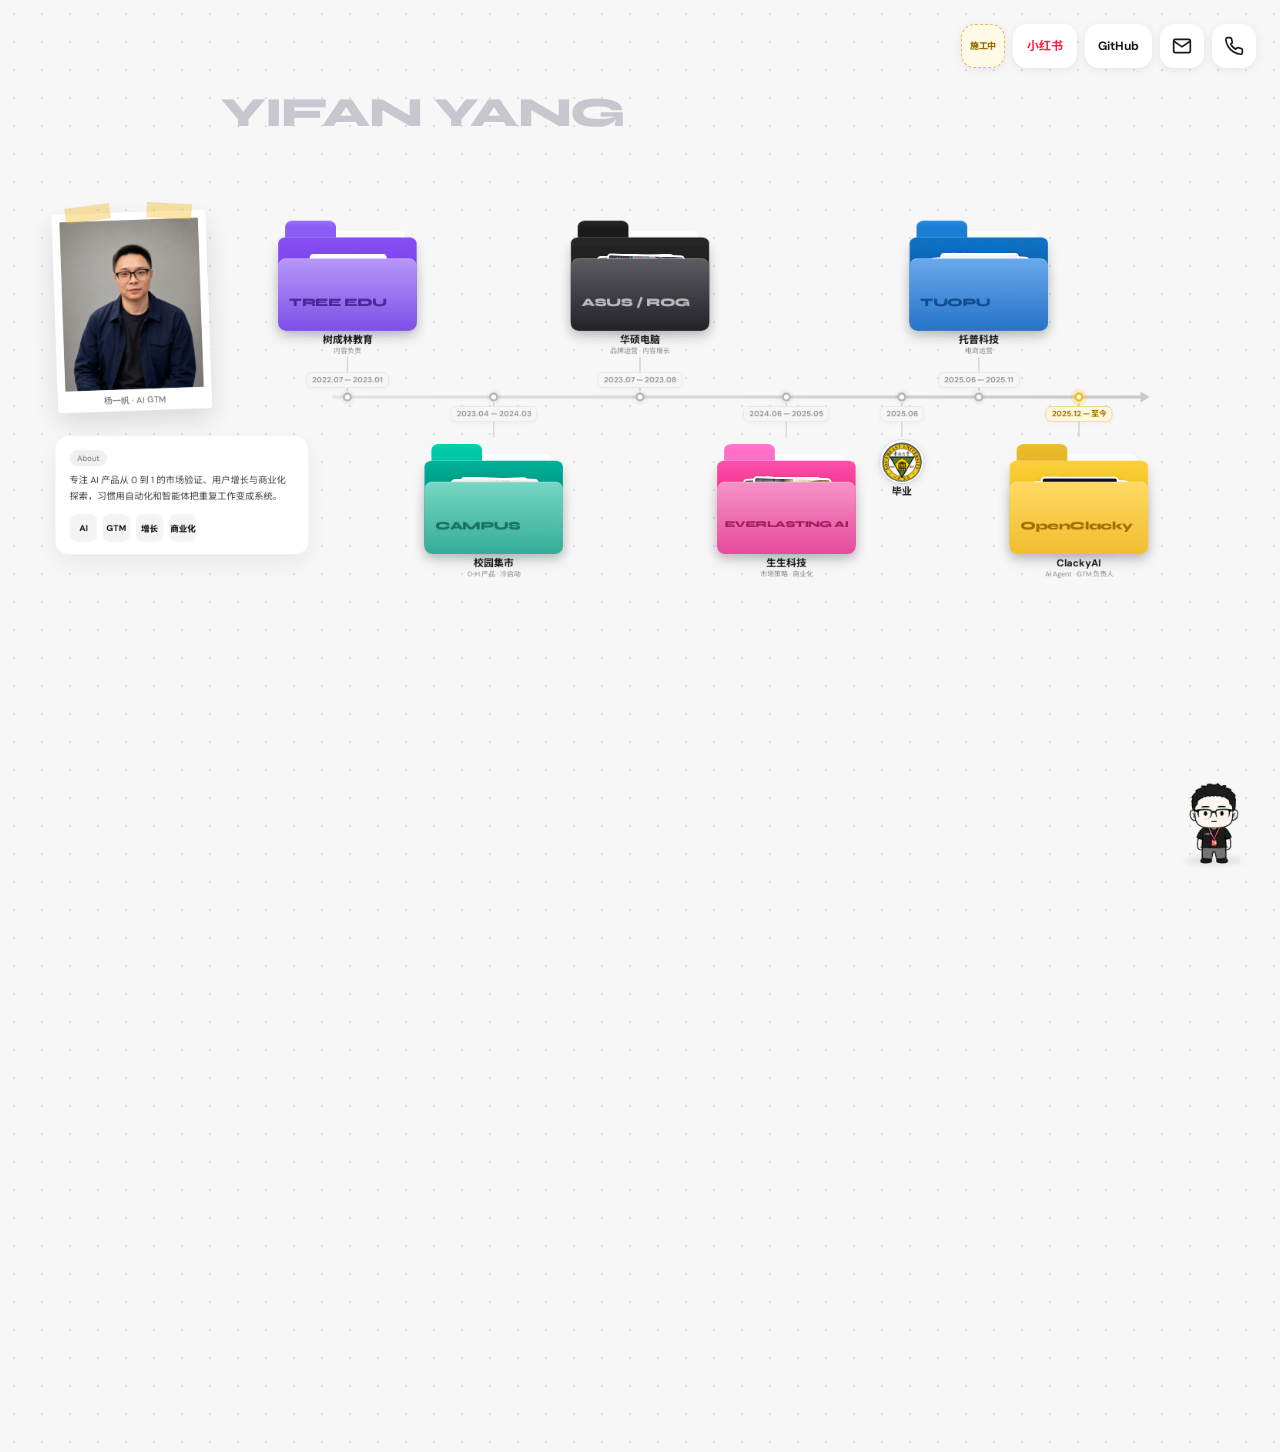
==== commit 87a77ced: "Improve responsive portfolio layout" ====
--- a/playground.html
+++ b/playground.html
@@ -11,7 +11,7 @@
   <link rel="preconnect" href="https://fonts.gstatic.com" crossorigin />
   <link href="https://fonts.googleapis.com/css2?family=DM+Sans:ital,opsz,wght@0,9..40,300;0,9..40,400;0,9..40,500;0,9..40,600;0,9..40,700;1,9..40,400&family=Londrina+Solid:wght@100;300;400;900&family=Noto+Sans+SC:wght@300;400;500;700;900&family=Syne:wght@400;500;600;700;800&display=swap" rel="stylesheet" />
   <link rel="icon" href="data:image/svg+xml,%3Csvg xmlns='http://www.w3.org/2000/svg' viewBox='0 0 100 100'%3E%3Ctext y='.9em' font-size='90'%3E🚀%3C/text%3E%3C/svg%3E" />
-  <link rel="stylesheet" href="styles.css?v=59" />
+  <link rel="stylesheet" href="styles.css?v=66" />
 </head>
 <body class="intro sidebar-collapsed">
   <div id="c-ring"></div>
@@ -88,7 +88,12 @@
     <div class="me-photo-card" style="top:190px; left:40px;">
       <span class="me-tape me-tape-l"></span>
       <span class="me-tape me-tape-r"></span>
-      <div class="me-photo-frame"><img src="assets/yifan-yang-profile.png" alt="杨一帆形象照" draggable="false"></div>
+      <div class="me-photo-frame">
+        <picture>
+          <source srcset="assets/yifan-yang-profile.avif" type="image/avif">
+          <img src="assets/yifan-yang-profile-480.png" width="480" height="600" alt="杨一帆形象照" fetchpriority="high" decoding="async" draggable="false">
+        </picture>
+      </div>
       <div class="me-photo-caption">杨一帆 · AI GTM</div>
     </div>
 
@@ -115,7 +120,12 @@
     <div class="tl-node tl-down" style="left:990px;"><span class="tl-year">2024.06 — 2025.05</span><span class="tl-dot"></span><span class="tl-link"></span></div>
     <div class="tl-node tl-down tl-node-graduation" style="left:1140px;"><span class="tl-year">2025.06</span><span class="tl-dot"></span><span class="tl-link"></span></div>
     <div class="graduation-milestone" style="left:1140px;" aria-label="2025年6月，南京大学毕业">
-      <span class="graduation-crest" aria-hidden="true"><img src="assets/nju-emblem-color-guide.png" alt="" draggable="false"></span>
+      <span class="graduation-crest" aria-hidden="true">
+        <picture>
+          <source srcset="assets/nju-emblem-256.avif" type="image/avif">
+          <img src="assets/nju-emblem-256.png" width="256" height="256" alt="" loading="lazy" decoding="async" draggable="false">
+        </picture>
+      </span>
       <span class="graduation-copy"><strong>毕业</strong></span>
     </div>
     <div class="tl-node tl-up" style="left:1240px;"><span class="tl-year">2025.06 — 2025.11</span><span class="tl-dot"></span><span class="tl-link"></span></div>
@@ -125,10 +135,10 @@
     <div id="ip-companion" class="ip-companion" data-action="idle" data-direction="right" style="top:760px; left:1060px;" role="button" tabindex="0" aria-label="杨一帆个人 IP 动态角色，点击切换动作">
       <div class="ip-figure">
         <div class="ip-idle-art" aria-hidden="true">
-          <img class="ip-layer ip-body" src="assets/personal-ip/ip-basic-front-base.png" alt="" draggable="false">
-          <span class="ip-pupil-track"><img class="ip-pupils" src="assets/personal-ip/ip-basic-front-pupils.png" alt="" draggable="false"></span>
+          <img class="ip-layer ip-body" src="assets/personal-ip/ip-basic-front-base.png" alt="" decoding="async" draggable="false">
+          <span class="ip-pupil-track"><img class="ip-pupils" src="assets/personal-ip/ip-basic-front-pupils.png" alt="" decoding="async" draggable="false"></span>
         </div>
-        <img id="ip-action-art" class="ip-action-art" src="assets/personal-ip/ip-basic-wave.png" alt="" draggable="false" aria-hidden="true">
+        <img id="ip-action-art" class="ip-action-art" src="assets/personal-ip/ip-basic-wave.png" alt="" decoding="async" draggable="false" aria-hidden="true">
       </div>
     </div>
 
@@ -293,6 +303,6 @@
   <button id="back-btn" aria-label="返回作品集">返回作品集</button>
   <button id="canvasResetBtn" aria-label="重置画布">↺ 重置画布</button>
 
-  <script src="app.js?v=59" defer></script>
+  <script src="app.js?v=66" defer></script>
 </body>
 </html>
--- a/styles.css
+++ b/styles.css
@@ -132,7 +132,7 @@
 body.dark .proj-note-card { background:rgba(255,255,255,.9); }
 body.dark .note-title { color:#161616; }
 body.dark .note-desc { color:#383838; }
-@media (max-width: 768px) { #drag-hint { display: none !important; } }
+@media (max-width: 900px) { #drag-hint { display: none !important; } }
 
 .figma-sidebar {
   position: fixed;
@@ -149,7 +149,7 @@
 }
 .figma-sidebar.collapsed { transform: translateX(-228px); }
 .figma-sidebar.folder-open { transform: translateX(-228px); }
-@media (max-width: 768px) { .figma-sidebar { display: none !important; } }
+@media (max-width: 900px) { .figma-sidebar { display: none !important; } }
 body.sidebar-collapsed .figma-sidebar,
 body.folder-open .figma-sidebar { transform: translateX(-228px); }
 
@@ -240,10 +240,11 @@
   transform-origin: 0 0;
   will-change: transform;
   transition: transform 0.5s cubic-bezier(0.4, 0, 0.2, 1), opacity .25s ease;
-  zoom: 0.92;
+  zoom: 1;
   z-index: 2;
   width: 3000px; height: 1800px;
 }
+#mobile-timeline { display:none; }
 body.intro #canvas { transition: none; }
 body.panning #canvas,
 body.panning #canvas > .ip-companion { transition:none; }
@@ -389,6 +390,7 @@
 .me-tape-l { left: 18px; transform: rotate(-6deg); }
 .me-tape-r { right: 18px; transform: rotate(5deg); }
 .me-photo-frame { height: 220px; overflow: hidden; background: #d9d7d2; }
+.me-photo-frame picture { display:block; width:100%; height:100%; }
 .me-photo-frame img { width: 100%; height: 100%; display: block; object-fit: cover; object-position: center 22%; }
 .me-photo-caption { padding-top: 9px; text-align: center; font: 600 11px/1 'DM Sans','Noto Sans SC',sans-serif; color: #888; }
 .me-about-card { width: 330px; padding: 16px 18px; z-index: 6; }
@@ -484,13 +486,12 @@
   border: 2px solid #fff;
   box-shadow: 0 3px 12px rgba(0,0,0,.13), 0 0 0 1px rgba(0,0,0,.08);
 }
+.graduation-crest picture { display:block; width:100%; height:100%; }
 .graduation-crest img {
-  position: absolute;
-  width: 162px;
-  height: auto;
-  max-width: none;
-  left: -12px;
-  top: -6px;
+  display:block;
+  width:100%;
+  height:100%;
+  object-fit:cover;
 }
 .graduation-copy {
   display: grid;
@@ -824,7 +825,7 @@
 body.craft #f-campus,
 body.craft #f-tree { transform: none; opacity: 1; pointer-events: auto; }
 
-@media (max-width: 768px) {
+@media (max-width: 900px) {
   html, body {
     height: auto;
     min-height: 100%;
@@ -843,21 +844,23 @@
   #c-ring { display:none !important; }
   .figma-sidebar { display: none !important; }
   #canvas > .ip-companion {
-    position:fixed;
-    left:auto !important;
-    top:auto !important;
-    right:8px;
-    bottom:max(8px, env(safe-area-inset-bottom, 0px));
-    transform:scale(.78) !important;
-    transform-origin:bottom right;
+    position:absolute;
+    left:calc(50% + 68px) !important;
+    top:270px !important;
+    right:auto;
+    bottom:auto;
+    transform:scale(.5) !important;
+    transform-origin:top left;
+    z-index:18;
+    cursor:pointer;
   }
   .hero {
     position:absolute;
     left:16px !important;
     right:16px;
-    top:68px;
+    top:68px !important;
     width:auto;
-    transform:none;
+    transform:none !important;
     text-align:center;
   }
   .name-line { justify-content:center; }
@@ -865,62 +868,211 @@
   .hero-sub { font-size: 11px; }
   .contact-wrap {
     display:flex;
-    top:max(10px, env(safe-area-inset-top, 0px));
-    left:10px;
-    right:10px;
-    justify-content:flex-end;
+    position:absolute;
+    top:max(10px, env(safe-area-inset-top, 0px)) !important;
+    left:16px;
+    right:16px;
+    justify-content:center;
   }
   .contact-wrap .btn-email, .contact-wrap .btn-phone { display:none; }
-  .social-link { min-width:58px; height:34px; padding:0 10px; font-size:11px; }
-  .push-btn { width: 40px; height: 40px; }
-  .construction-link { flex-basis:40px; }
+  .cr { gap:6px; }
+  .social-link { min-width:56px; height:36px; padding:0 10px; font-size:11px; border-radius:12px; }
+  .push-btn { width: 38px; height: 38px; border-radius:12px; }
+  .construction-link { flex-basis:38px; }
   .push-btn svg { width: 16px; height: 16px; }
   .sidebar-collapsed .hero { left:16px !important; }
   #canvas {
+    --mobile-timeline-top:clamp(548px,calc(834px - 73.333vw),600px);
     position:relative;
     width:100%;
-    height:2270px;
+    height:calc(var(--mobile-timeline-top) + 1192px);
     zoom:1;
     transform:none !important;
     transition:none;
     will-change:auto;
     touch-action:pan-y;
   }
-  .folder { width: 200px; height: 188px; }
-  .folder-label { font-size: 12px; text-align:center; width:100%; }
-  .folder-label-title { font-size:13px; }
-  .folder-label-role { font-size:10px; }
-  #f-tree,
-  #f-campus,
-  #f-asus,
-  #f-sheng,
-  #f-topp,
-  #f-clacky { left:calc(50% - 100px) !important; touch-action:pan-y; }
-  #f-tree { top:590px !important; }
-  #f-campus { top:800px !important; }
-  #f-asus { top:1010px !important; }
-  #f-sheng { top:1220px !important; }
-  #f-topp { top:1530px !important; }
-  #f-clacky { top:1740px !important; }
-  .me-photo-card { left:calc(50% - 95px) !important; top:130px !important; width:190px; cursor:default; }
-  .me-photo-frame { height:200px; }
-  .me-about-card { left:16px !important; top:390px !important; width:calc(100% - 32px); max-width:none; }
-  .graduation-milestone { display:grid; left:50% !important; top:1425px !important; }
-  .resume-card {
-    display:block !important;
-    left:calc(50% - 110px) !important;
-    top:1950px !important;
-    width:220px;
-    height:280px;
+  #canvas > .folder,
+  #canvas > .graduation-milestone,
+  #canvas > .resume-card { display:none !important; }
+  .me-photo-card { left:calc(50% - 92px) !important; top:126px !important; width:184px; cursor:default; }
+  .me-photo-frame { height:194px; }
+  .me-about-card { left:16px !important; top:378px !important; width:calc(100% - 32px); max-width:none; padding:15px 17px; }
+  .me-about-text { font-size:12px; line-height:1.72; }
+  .timeline-rail, .tl-node { display:none; }
+  #mobile-timeline {
+    display:block;
+    position:absolute;
+    left:16px;
+    right:16px;
+    top:var(--mobile-timeline-top);
+    z-index:8;
+    font-family:'DM Sans','Noto Sans SC',sans-serif;
+  }
+  .mobile-timeline-head {
+    display:grid;
+    grid-template-columns:auto 1fr;
+    align-items:end;
+    column-gap:10px;
+    margin:0 4px 14px;
+  }
+  .mobile-timeline-head span { grid-column:1/-1; color:#9a9a9a; font-size:9px; font-weight:800; letter-spacing:.16em; }
+  .mobile-timeline-head strong { font-size:20px; line-height:1.25; letter-spacing:-.02em; }
+  .mobile-timeline-head small { justify-self:end; color:#8d8d8d; font-size:10px; }
+  .mobile-project-list { position:relative; display:grid; gap:10px; }
+  .mobile-project-list::before {
+    content:'';
+    position:absolute;
+    z-index:0;
+    left:58px;
+    top:54px;
+    bottom:54px;
+    width:2px;
+    border-radius:2px;
+    background:linear-gradient(#ddd,#cfcfcf 84%,#f1bd27);
+  }
+  .mobile-project-row {
+    position:relative;
+    z-index:1;
+    min-height:116px;
+    display:grid;
+    grid-template-columns:112px minmax(0,1fr);
+    align-items:center;
+    gap:12px;
+    padding:7px 14px 7px 4px;
+    border:1px solid rgba(0,0,0,.045);
+    border-radius:20px;
+    background:rgba(255,255,255,.84);
+    box-shadow:0 8px 24px rgba(0,0,0,.055);
+    cursor:pointer;
+    -webkit-tap-highlight-color:transparent;
+    touch-action:manipulation;
+    transition:transform .18s ease, box-shadow .18s ease, background .18s ease;
+  }
+  .mobile-project-row:active { transform:scale(.985); background:#fff; box-shadow:0 4px 14px rgba(0,0,0,.07); }
+  .mobile-project-row:focus-visible { outline:3px solid rgba(71,133,255,.28); outline-offset:2px; }
+  .mobile-folder-thumb {
+    --mobile-folder-top:#8b5cf6;
+    --mobile-folder-front:#7440df;
+    --mobile-folder-light:#aa8dff;
+    position:relative;
+    width:112px;
+    height:102px;
+    display:grid;
+    place-items:center;
+  }
+  .mobile-folder-thumb::before {
+    content:'';
+    position:absolute;
+    left:14px;
+    top:12px;
+    width:86px;
+    height:70px;
+    border-radius:10px;
+    background:linear-gradient(160deg,var(--mobile-folder-light),var(--mobile-folder-top));
+    clip-path:polygon(0 17%,25% 17%,25% 0,56% 0,64% 17%,100% 17%,100% 100%,0 100%);
+    box-shadow:0 7px 16px rgba(0,0,0,.13);
+  }
+  .mobile-folder-thumb::after {
+    content:'';
+    position:absolute;
+    left:7px;
+    top:35px;
+    width:98px;
+    height:62px;
+    border-radius:10px 10px 13px 13px;
+    background:linear-gradient(155deg,var(--mobile-folder-light),var(--mobile-folder-front));
+    box-shadow:0 8px 16px rgba(0,0,0,.15),inset 0 1px rgba(255,255,255,.28);
+  }
+  .mobile-folder-brand {
+    position:absolute;
+    z-index:6;
+    left:14px;
+    right:10px;
+    top:59px;
+    overflow:hidden;
+    color:#4e269c;
+    font-family:'Syne','Noto Sans SC',sans-serif;
+    font-size:9px;
+    font-weight:800;
+    text-align:center;
+    white-space:nowrap;
+  }
+  .mobile-folder-clacky .mobile-folder-brand { color:#a16f00; }
+  .mobile-folder-topp .mobile-folder-brand { color:#124d91; }
+  .mobile-folder-asus .mobile-folder-brand { color:rgba(255,255,255,.76); }
+  .mobile-folder-sheng .mobile-folder-brand { left:7px; right:5px; color:#a11d65; font-size:6.2px; letter-spacing:-.03em; }
+  .mobile-folder-campus .mobile-folder-brand { color:#197362; }
+  .mobile-folder-clacky { --mobile-folder-top:#f3be25; --mobile-folder-front:#f7ca39; --mobile-folder-light:#ffdd63; }
+  .mobile-folder-topp { --mobile-folder-top:#1574c7; --mobile-folder-front:#2c7fd2; --mobile-folder-light:#67a9ec; }
+  .mobile-folder-asus { --mobile-folder-top:#171717; --mobile-folder-front:#28282b; --mobile-folder-light:#55555b; }
+  .mobile-folder-sheng { --mobile-folder-top:#f03296; --mobile-folder-front:#e84aa1; --mobile-folder-light:#f07dc0; }
+  .mobile-folder-campus { --mobile-folder-top:#08a98f; --mobile-folder-front:#24b6a2; --mobile-folder-light:#69d3c3; }
+  .mobile-project-row-copy { min-width:0; display:grid; gap:3px; align-content:center; }
+  .mobile-project-date { color:#8a8a8a; font-size:10px; font-weight:650; letter-spacing:.01em; }
+  .mobile-project-row-copy strong { color:#171717; font-size:16px; line-height:1.25; }
+  .mobile-project-row-copy small { color:#6f6f6f; font-size:11px; line-height:1.45; }
+  .mobile-graduation-row { cursor:default; }
+  .mobile-graduation-row:active { transform:none; }
+  .mobile-graduation-thumb { display:grid; place-items:center; }
+  .mobile-graduation-thumb::before,
+  .mobile-graduation-thumb::after { display:none; }
+  .mobile-graduation-crest {
+    position:relative;
+    display:block;
+    width:58px;
+    height:58px;
+    overflow:hidden;
+    border-radius:50%;
+    background:#fff;
+    border:2px solid #fff;
+    box-shadow:0 4px 15px rgba(0,0,0,.14),0 0 0 1px rgba(0,0,0,.07);
+  }
+  .mobile-graduation-crest picture { display:block; width:100%; height:100%; }
+  .mobile-graduation-crest img { display:block; width:100%; height:100%; object-fit:cover; }
+  .mobile-resume-link {
+    display:grid;
+    grid-template-columns:42px 1fr auto;
+    align-items:center;
+    gap:12px;
+    min-height:84px;
+    margin-top:16px;
+    padding:14px 16px;
+    border:1px solid rgba(0,0,0,.055);
+    border-radius:20px;
+    color:#171717;
+    background:#fff;
+    box-shadow:0 10px 26px rgba(0,0,0,.07);
+    text-decoration:none;
+  }
+  .mobile-resume-link > span { display:grid; place-items:center; width:42px; height:42px; border-radius:12px; background:#ef5753; color:#fff; font-size:10px; font-weight:800; }
+  .mobile-resume-link div { display:grid; gap:3px; }
+  .mobile-resume-link strong { font-size:13px; }
+  .mobile-resume-link small { color:#888; font-size:10px; }
+  .mobile-resume-link b { color:#777; font-size:18px; }
+  #drag-hint { display: none; }
+  #canvasResetBtn { display:none; }
+  #back-btn { left:14px; top:max(14px, env(safe-area-inset-top, 0px)); min-height:44px; }
+  .mobile-folder-scroll { padding:70px 12px 44px; gap:14px; transition:opacity .2s ease, transform .22s ease; }
+  .mobile-project-copy {
+    order:-1;
+    width:100%;
+    max-width:520px;
+    align-self:center;
     padding:20px;
-  }
-  .timeline-rail, .tl-node { display: none; }
-  #drag-hint { display: none; }
-  #canvasResetBtn { right: 70px; top: 16px; padding: 8px 12px; font-size: 12px; }
-  #canvasResetBtn { display:none; }
-  #back-btn { left:16px; top:max(18px, env(safe-area-inset-top, 0px)); }
-  .mobile-folder-scroll { padding:72px 14px 48px; }
-  .mobile-folder-img { width:100%; max-width:362px; align-self:center; }
+    border:1px solid rgba(0,0,0,.05);
+    border-radius:22px;
+    background:rgba(255,255,255,.94);
+    box-shadow:0 10px 28px rgba(0,0,0,.07);
+  }
+  .mobile-project-kicker { display:block; margin-bottom:8px; color:#999; font-size:9px; font-weight:800; letter-spacing:.14em; }
+  .mobile-project-copy .pip-title { font-size:20px; line-height:1.35; }
+  .mobile-project-copy .pip-meta { margin-top:6px; color:#777; }
+  .mobile-project-copy .pip-desc { margin-top:14px; font-size:13px; line-height:1.72; }
+  .mobile-folder-img { width:100%; max-width:520px; align-self:center; aspect-ratio:auto; padding-top:24px; position:relative; }
+  .mobile-shot-label { position:absolute; left:8px; top:3px; color:#777; font-size:10px; font-weight:700; letter-spacing:.02em; }
+  .mobile-folder-img .shot-card { aspect-ratio:362/280; }
+  .ip-companion.project-docked { display:none !important; }
   .floating-behance-btn { position:static; transform:none; animation:none; opacity:1; margin:28px auto 0; width:167px; min-width:167px; }
   .floating-behance-btn:hover { transform:none; }
 }
@@ -984,7 +1136,7 @@
 .win-project-note { font-size: 13px; line-height: 1.65; color: var(--text-soft); margin-bottom: 16px; }
 .win-project-link { display: inline-flex; align-items: center; gap: 8px; background: var(--accent); color: #fff; text-decoration: none; font-weight: 600; font-size: 13px; padding: 10px 18px; border-radius: 999px; box-shadow: 0 6px 18px rgba(0,0,0,0.15); transition: transform .2s, background .2s; }
 .win-project-link:hover { transform: translateY(-2px); background: var(--accent-soft); }
-@media (max-width: 768px) {
+@media (max-width: 900px) {
   .win-project { padding: 40px 16px 24px; }
   .win-project-shots { grid-template-columns: 1fr; }
   .os-window { border-radius: 12px; }
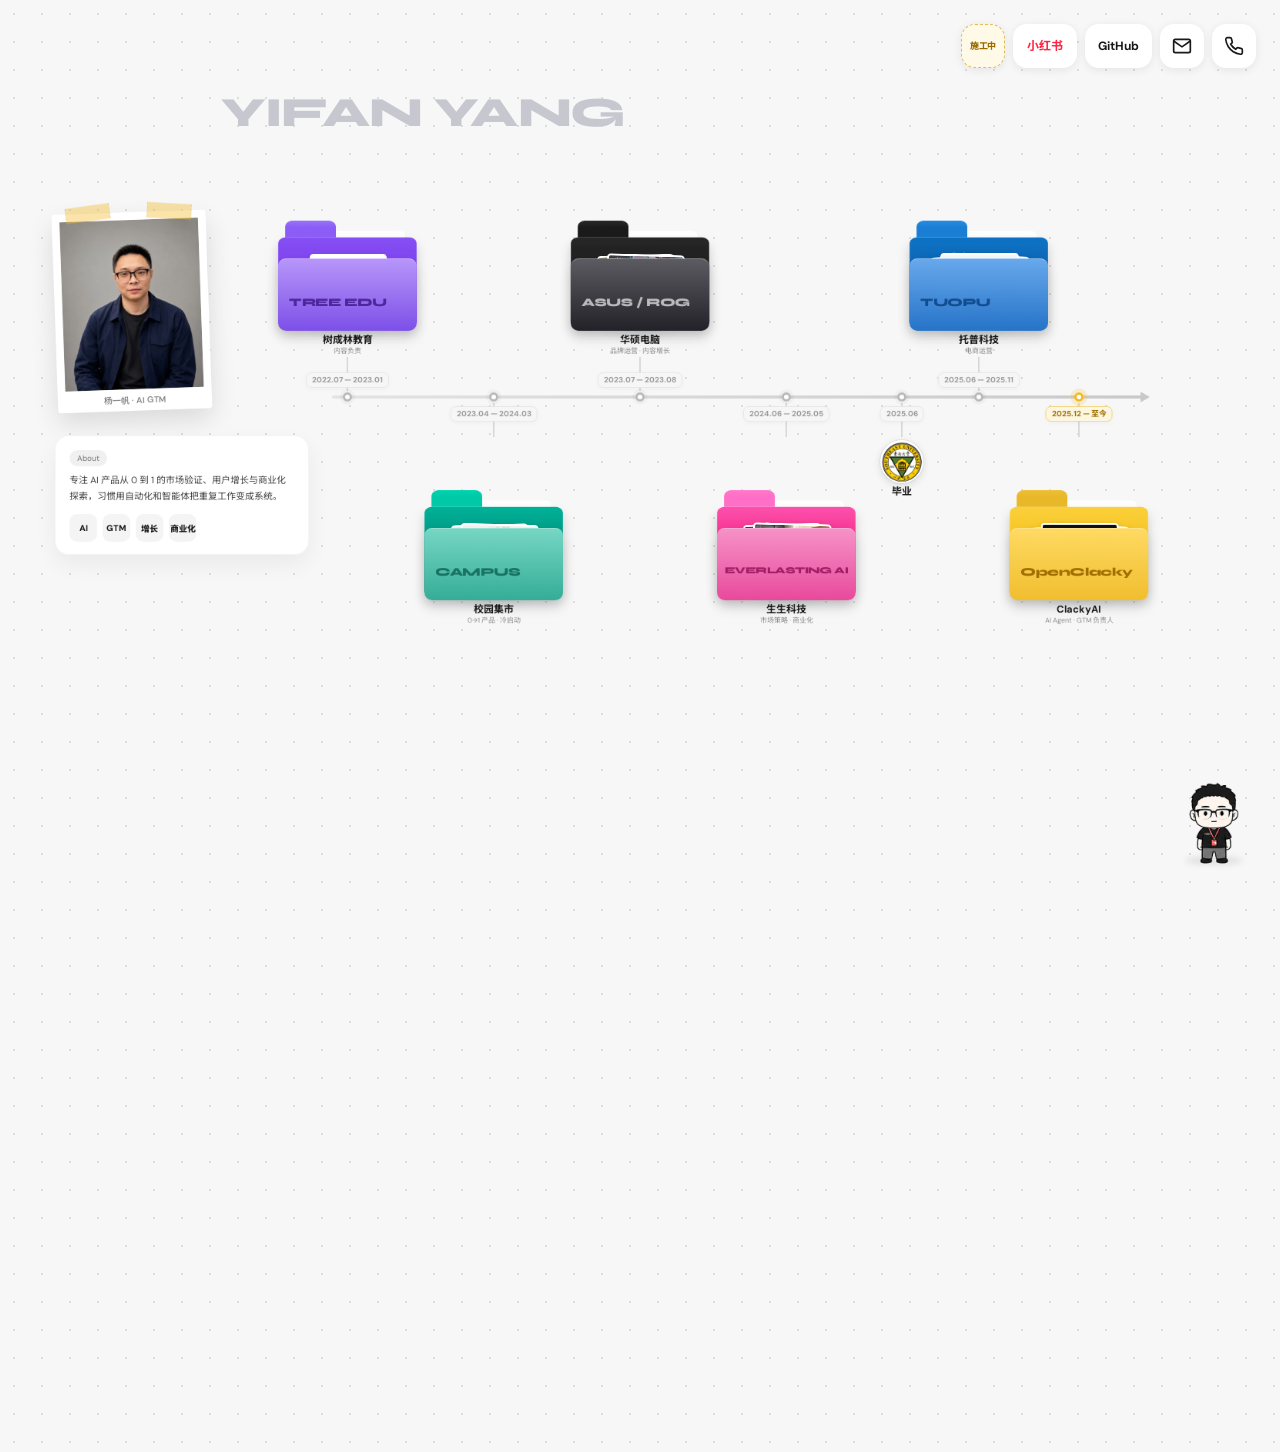
==== commit 6658ae69: "Lower desktop project folders" ====
--- a/playground.html
+++ b/playground.html
@@ -11,7 +11,7 @@
   <link rel="preconnect" href="https://fonts.gstatic.com" crossorigin />
   <link href="https://fonts.googleapis.com/css2?family=DM+Sans:ital,opsz,wght@0,9..40,300;0,9..40,400;0,9..40,500;0,9..40,600;0,9..40,700;1,9..40,400&family=Londrina+Solid:wght@100;300;400;900&family=Noto+Sans+SC:wght@300;400;500;700;900&family=Syne:wght@400;500;600;700;800&display=swap" rel="stylesheet" />
   <link rel="icon" href="data:image/svg+xml,%3Csvg xmlns='http://www.w3.org/2000/svg' viewBox='0 0 100 100'%3E%3Ctext y='.9em' font-size='90'%3E🚀%3C/text%3E%3C/svg%3E" />
-  <link rel="stylesheet" href="styles.css?v=66" />
+  <link rel="stylesheet" href="styles.css?v=67" />
 </head>
 <body class="intro sidebar-collapsed">
   <div id="c-ring"></div>
@@ -143,7 +143,7 @@
     </div>
 
     <!-- Folders -->
-    <div class="folder" id="f-clacky" data-project="clacky" style="top:480px; left:1270px;" data-top="480" data-left="1270">
+    <div class="folder" id="f-clacky" data-project="clacky" style="top:540px; left:1270px;" data-top="540" data-left="1270">
       <svg class="folder-svg" viewBox="0 0 240 226" fill="none">
         <defs>
           <linearGradient id="fold-clacky" x1="120" y1="0" x2="120" y2="226" gradientUnits="userSpaceOnUse">
@@ -222,7 +222,7 @@
       <div class="folder-label">华硕电脑</div>
     </div>
 
-    <div class="folder" id="f-sheng" data-project="sheng" style="top:480px; left:890px;" data-top="480" data-left="890">
+    <div class="folder" id="f-sheng" data-project="sheng" style="top:540px; left:890px;" data-top="540" data-left="890">
       <svg class="folder-svg" viewBox="0 0 240 226" fill="none">
         <defs>
           <linearGradient id="fold-sheng" x1="120" y1="0" x2="120" y2="226" gradientUnits="userSpaceOnUse">
@@ -247,7 +247,7 @@
       <div class="folder-label">生生科技</div>
     </div>
 
-    <div class="folder" id="f-campus" data-project="campus" style="top:480px; left:510px;" data-top="480" data-left="510">
+    <div class="folder" id="f-campus" data-project="campus" style="top:540px; left:510px;" data-top="540" data-left="510">
       <svg class="folder-svg" viewBox="0 0 240 226" fill="none">
         <defs>
           <linearGradient id="fold-campus" x1="120" y1="0" x2="120" y2="226" gradientUnits="userSpaceOnUse">
@@ -303,6 +303,6 @@
   <button id="back-btn" aria-label="返回作品集">返回作品集</button>
   <button id="canvasResetBtn" aria-label="重置画布">↺ 重置画布</button>
 
-  <script src="app.js?v=66" defer></script>
+  <script src="app.js?v=67" defer></script>
 </body>
 </html>
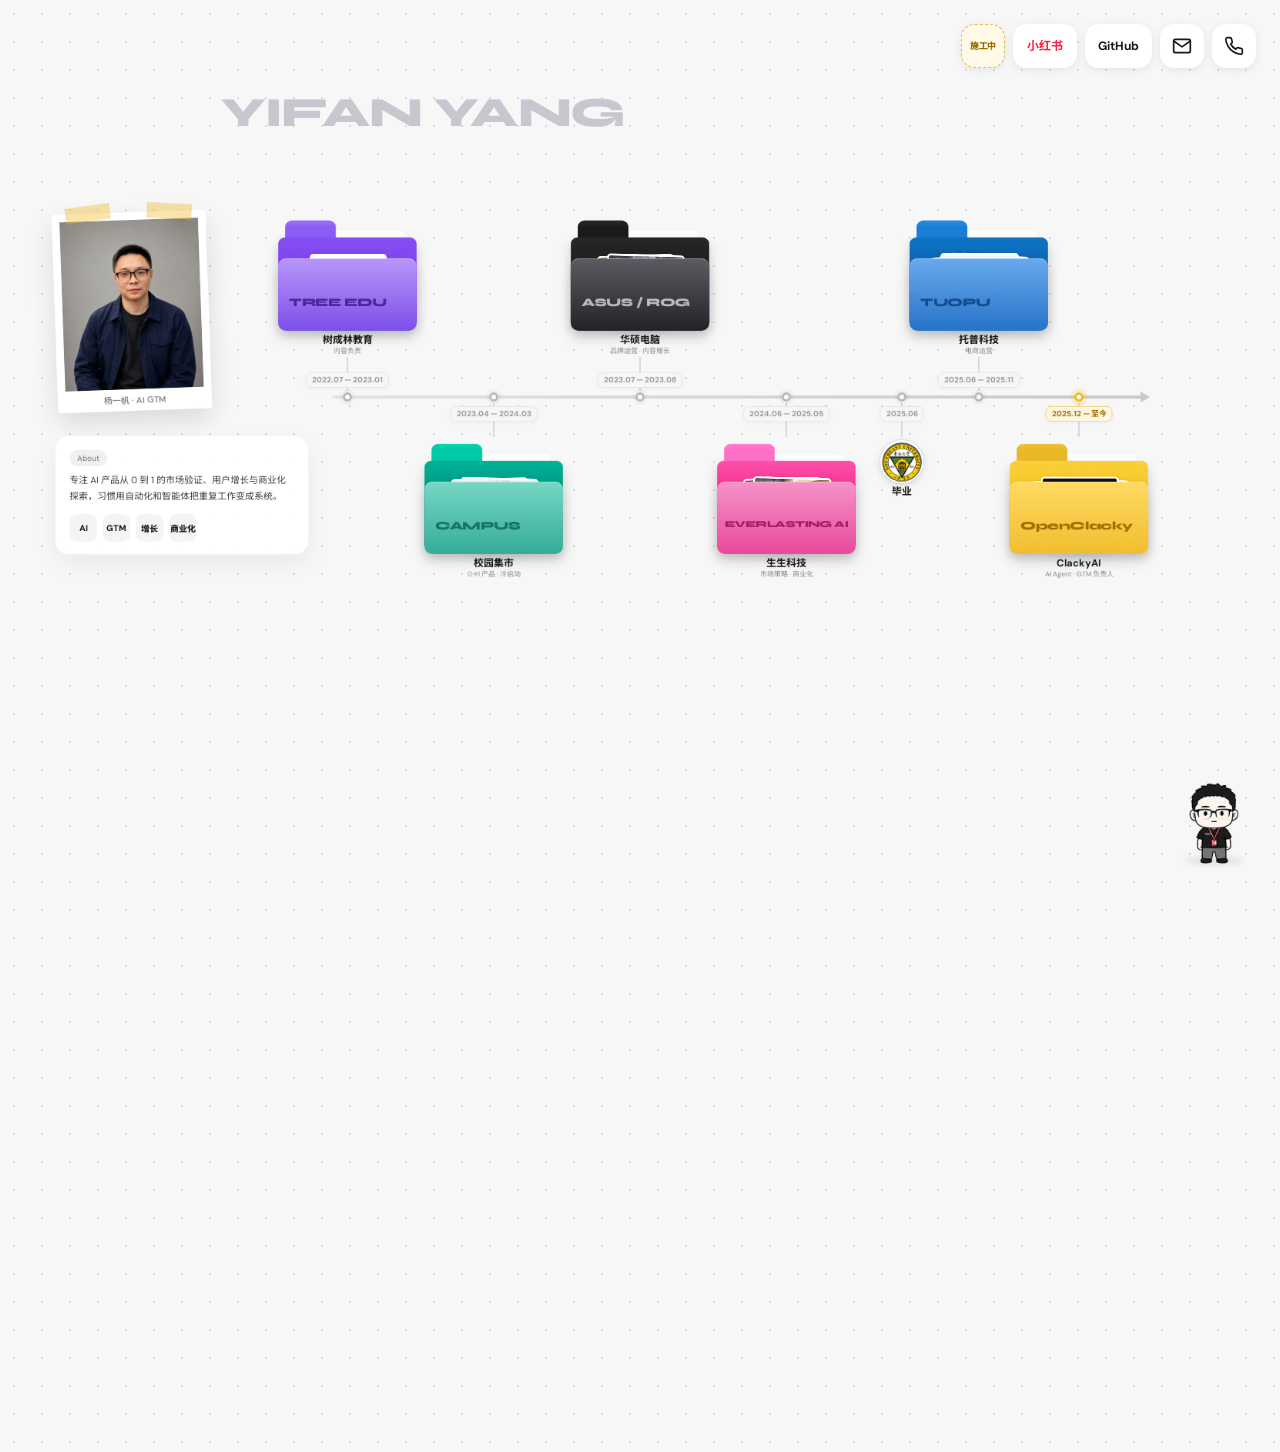
==== commit 54deafc4: "Animate folders opening downward" ====
--- a/playground.html
+++ b/playground.html
@@ -11,7 +11,7 @@
   <link rel="preconnect" href="https://fonts.gstatic.com" crossorigin />
   <link href="https://fonts.googleapis.com/css2?family=DM+Sans:ital,opsz,wght@0,9..40,300;0,9..40,400;0,9..40,500;0,9..40,600;0,9..40,700;1,9..40,400&family=Londrina+Solid:wght@100;300;400;900&family=Noto+Sans+SC:wght@300;400;500;700;900&family=Syne:wght@400;500;600;700;800&display=swap" rel="stylesheet" />
   <link rel="icon" href="data:image/svg+xml,%3Csvg xmlns='http://www.w3.org/2000/svg' viewBox='0 0 100 100'%3E%3Ctext y='.9em' font-size='90'%3E🚀%3C/text%3E%3C/svg%3E" />
-  <link rel="stylesheet" href="styles.css?v=67" />
+  <link rel="stylesheet" href="styles.css?v=69" />
 </head>
 <body class="intro sidebar-collapsed">
   <div id="c-ring"></div>
@@ -143,7 +143,7 @@
     </div>
 
     <!-- Folders -->
-    <div class="folder" id="f-clacky" data-project="clacky" style="top:540px; left:1270px;" data-top="540" data-left="1270">
+    <div class="folder" id="f-clacky" data-project="clacky" style="top:480px; left:1270px;" data-top="480" data-left="1270">
       <svg class="folder-svg" viewBox="0 0 240 226" fill="none">
         <defs>
           <linearGradient id="fold-clacky" x1="120" y1="0" x2="120" y2="226" gradientUnits="userSpaceOnUse">
@@ -222,7 +222,7 @@
       <div class="folder-label">华硕电脑</div>
     </div>
 
-    <div class="folder" id="f-sheng" data-project="sheng" style="top:540px; left:890px;" data-top="540" data-left="890">
+    <div class="folder" id="f-sheng" data-project="sheng" style="top:480px; left:890px;" data-top="480" data-left="890">
       <svg class="folder-svg" viewBox="0 0 240 226" fill="none">
         <defs>
           <linearGradient id="fold-sheng" x1="120" y1="0" x2="120" y2="226" gradientUnits="userSpaceOnUse">
@@ -247,7 +247,7 @@
       <div class="folder-label">生生科技</div>
     </div>
 
-    <div class="folder" id="f-campus" data-project="campus" style="top:540px; left:510px;" data-top="540" data-left="510">
+    <div class="folder" id="f-campus" data-project="campus" style="top:480px; left:510px;" data-top="480" data-left="510">
       <svg class="folder-svg" viewBox="0 0 240 226" fill="none">
         <defs>
           <linearGradient id="fold-campus" x1="120" y1="0" x2="120" y2="226" gradientUnits="userSpaceOnUse">
@@ -303,6 +303,6 @@
   <button id="back-btn" aria-label="返回作品集">返回作品集</button>
   <button id="canvasResetBtn" aria-label="重置画布">↺ 重置画布</button>
 
-  <script src="app.js?v=67" defer></script>
+  <script src="app.js?v=69" defer></script>
 </body>
 </html>
--- a/styles.css
+++ b/styles.css
@@ -513,6 +513,12 @@
   --folder-a: #f6ca46;
   --folder-b: #dfaa17;
   --folder-ink: rgba(50,35,0,.54);
+  --folder-drop:52px;
+  --folder-shadow-drop:60px;
+  --folder-front-drop:60px;
+  --folder-brand-drop:58px;
+  --folder-label-drop:52px;
+  --folder-preview-open:40px;
 }
 .folder::before {
   content:''; position:absolute; z-index:0; left:36px; top:139px; width:128px; height:20px;
@@ -520,9 +526,14 @@
   background:radial-gradient(ellipse at center, rgba(26,83,112,.42) 0%, rgba(26,83,112,.16) 48%, transparent 76%);
   filter:blur(8px);
   transform:scaleX(.84);
-  transition:opacity .42s ease, transform .52s cubic-bezier(.2,.8,.2,1);
-}
-.folder-svg { position:relative; z-index:1; width: 100%; height: 100%; display: block; overflow: visible; transform:scale(.9,.82); transform-origin:center top; }
+  transition:opacity .42s ease, transform .52s cubic-bezier(.2,.8,.2,1) 110ms;
+}
+.folder-svg {
+  position:relative; z-index:1; width:100%; height:100%; display:block; overflow:visible;
+  transform:scale(.9,.82); transform-origin:center top;
+  transition:transform .52s cubic-bezier(.22,1.35,.36,1) 120ms;
+  will-change:transform;
+}
 .folder-face { opacity:0; }
 .folder-preview-stack {
   position:absolute; left:22px; top:22px; width:157px; height:85px;
@@ -542,13 +553,13 @@
   content:''; position:absolute; z-index:4; left:10px; top:60px; width:180px; height:94px;
   border-radius:10px; background:linear-gradient(180deg,var(--folder-a),var(--folder-b));
   box-shadow:inset 0 1px rgba(255,255,255,.34), 0 10px 17px rgba(0,0,0,.12);
-  transition:opacity .18s ease, transform .35s cubic-bezier(.34,1.56,.64,1);
+  transition:opacity .18s ease, transform .35s cubic-bezier(.34,1.56,.64,1) 110ms;
 }
 .folder-brand {
   position:absolute; z-index:5; left:24px; top:108px; max-width:148px;
   color:var(--folder-ink); font-family:'Syne','Noto Sans SC',sans-serif;
   font-size:15px; font-weight:800; letter-spacing:-.4px; white-space:nowrap;
-  pointer-events:none; transition:opacity .18s ease, transform .42s cubic-bezier(.2,.8,.2,1);
+  pointer-events:none; transition:opacity .18s ease, transform .42s cubic-bezier(.2,.8,.2,1) 110ms;
 }
 #f-clacky { --folder-a:#ffda63; --folder-b:#f1be2f; --folder-ink:#a16f00; }
 #f-topp { --folder-a:#69a9ec; --folder-b:#2674c8; --folder-ink:#124d91; }
@@ -557,21 +568,38 @@
 #f-sheng .folder-brand { left:20px; max-width:160px; font-size:12px; letter-spacing:-.55px; }
 #f-campus { --folder-a:#77d7c5; --folder-b:#35ad97; --folder-ink:#197362; }
 #f-tree { --folder-a:#b897fa; --folder-b:#7d50e8; --folder-ink:#4e269c; }
+#f-tree,
+#f-asus,
+#f-topp {
+  --folder-drop:30px;
+  --folder-shadow-drop:38px;
+  --folder-front-drop:38px;
+  --folder-brand-drop:36px;
+  --folder-label-drop:18px;
+  --folder-preview-open:20px;
+}
 .folder-paper { transition: transform 0.42s cubic-bezier(0.34,1.56,0.64,1); transform-origin: bottom center; }
 .folder .paper-1 { transform:translateY(-34px); }
 .folder .paper-2 { transform:translateY(-44px); }
 .folder .paper-3 { transform:translateY(-26px); }
-.folder:is(:hover,.is-hovered,:focus-visible) { outline:0; filter:drop-shadow(0 14px 28px rgba(0,0,0,.18)); transform:translateY(-4px) !important; }
-.folder:is(:hover,.is-hovered,:focus-visible)::before { opacity:.68; transform:translateY(8px) scaleX(1.18); }
+.folder:is(:hover,.is-hovered,:focus-visible) { outline:0; filter:drop-shadow(0 14px 28px rgba(0,0,0,.18)); transform:scale(1.01) !important; }
+.folder:is(:hover,.is-hovered,:focus-visible) .folder-svg { transform:translateY(var(--folder-drop)) scale(.9,.82); transition-delay:0ms; }
+.folder:is(:hover,.is-hovered,:focus-visible)::before { opacity:.68; transform:translateY(var(--folder-shadow-drop)) scaleX(1.18); transition-delay:0ms; }
 .folder:is(:hover,.is-hovered,:focus-visible) .paper-1 { transform:translate(-7px,-48px) rotate(-4deg); transition-delay:0ms; }
 .folder:is(:hover,.is-hovered,:focus-visible) .paper-2 { transform:translate(7px,-60px) rotate(5deg); transition-delay:70ms; }
 .folder:is(:hover,.is-hovered,:focus-visible) .paper-3 { transform:translate(2px,-40px) rotate(-1deg); transition-delay:125ms; }
 .folder:is(:hover,.is-hovered,:focus-visible) .folder-face { transform:skewX(-5deg) scaleY(.97); }
-.folder:is(:hover,.is-hovered,:focus-visible) .folder-preview-stack { transform:translateY(-2px); }
-.folder:is(:hover,.is-hovered,:focus-visible) .folder-preview { box-shadow:0 18px 34px rgba(15,23,42,.2); filter:saturate(1.04) brightness(1.02); transform:translateX(calc(-50% + var(--fan-x,0px))) translateY(var(--fan-y,-48px)) rotate(var(--fan-r,0deg)) scale(var(--fan-scale,1)); }
-.folder:is(:hover,.is-hovered,:focus-visible)::after { transform:translateY(8px) scaleY(.94); }
-.folder:is(:hover,.is-hovered,:focus-visible) .folder-brand { transform:translateY(6px); }
+.folder:is(:hover,.is-hovered,:focus-visible) .folder-preview-stack { transform:translateY(var(--folder-preview-open)); transition-delay:55ms; }
+.folder:is(:hover,.is-hovered,:focus-visible) .folder-preview {
+  box-shadow:0 18px 34px rgba(15,23,42,.2); filter:saturate(1.04) brightness(1.02);
+  transform:translateX(calc(-50% + var(--fan-x,0px))) translateY(var(--fan-y,-48px)) rotate(var(--fan-r,0deg)) scale(var(--fan-scale,1));
+  transition-delay:calc(75ms + var(--fan-delay,0ms)),calc(75ms + var(--fan-delay,0ms)),0ms,0ms;
+}
+.folder:is(:hover,.is-hovered,:focus-visible)::after { transform:translateY(var(--folder-front-drop)) scaleY(.94); transition-delay:0ms; }
+.folder:is(:hover,.is-hovered,:focus-visible) .folder-brand { transform:translateY(var(--folder-brand-drop)); transition-delay:0ms; }
+.folder:is(:hover,.is-hovered,:focus-visible) .folder-label { transform:translateY(var(--folder-label-drop)); transition-delay:0ms; }
 .folder.is-open { filter:drop-shadow(0 18px 36px rgba(0,0,0,.28)); transform:scale(1.04) translateY(-6px) !important; z-index:9100 !important; }
+.folder.is-open .folder-svg { transform:scale(.9,.82); transition-delay:0ms; }
 .folder.is-open .folder-preview-stack { opacity:0; transform:translateY(-72px) scale(1.18); transition-duration:.62s,.24s; }
 .folder.is-open .paper-1 { transform:translate(-12px,-78px) rotate(-7deg); opacity:.26; }
 .folder.is-open .paper-2 { transform:translate(10px,-92px) rotate(8deg); opacity:.2; }
@@ -589,7 +617,7 @@
   font-size: 14px; font-weight: 600; color: var(--text); line-height:1.2;
   white-space: nowrap;
   font-family: 'DM Sans', 'Noto Sans SC', sans-serif;
-  transition: color .2s, opacity .28s ease, transform .42s cubic-bezier(.22,1,.36,1);
+  transition:color .2s, opacity .28s ease, transform .42s cubic-bezier(.22,1,.36,1) 110ms;
 }
 .folder-label-title { display:block; font-size:13px; font-weight:700; color:#1a1a1a; }
 .folder-label-role { display:block; margin-top:2px; font-size:9px; font-weight:400; color:#8d8d8d; }
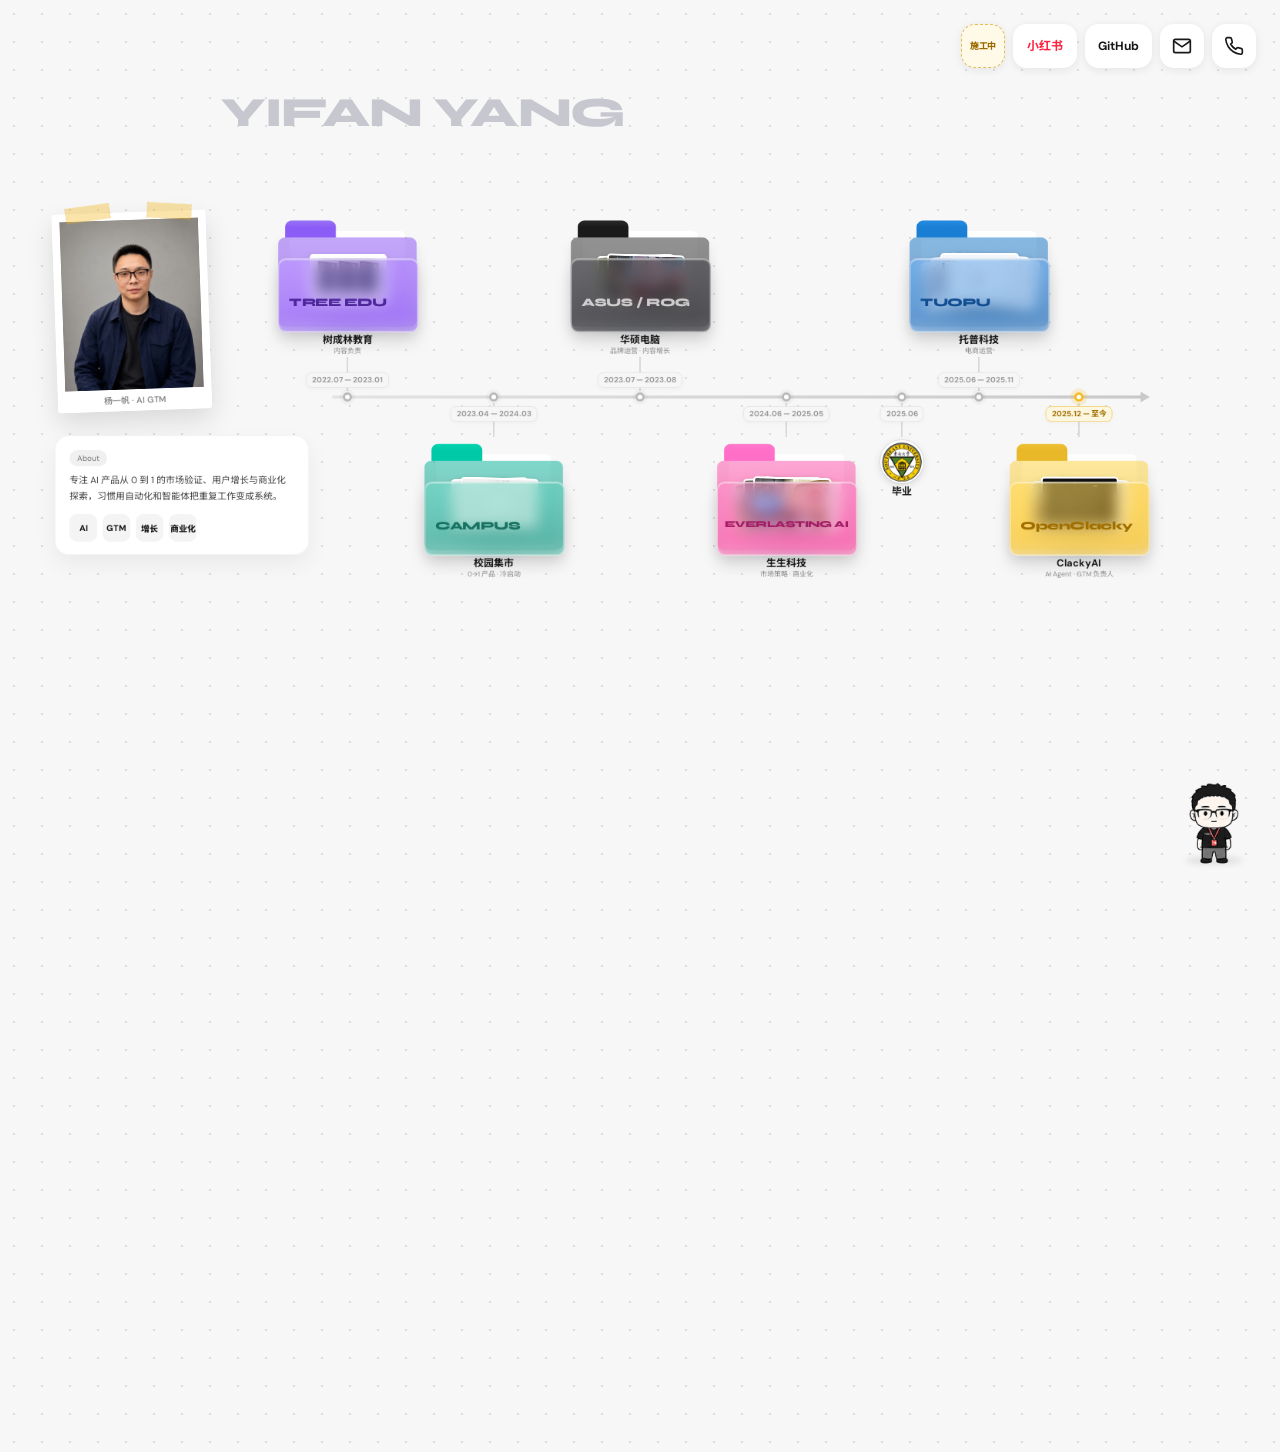
==== commit f56e013e: "Add tinted glass folder styling" ====
--- a/playground.html
+++ b/playground.html
@@ -11,7 +11,7 @@
   <link rel="preconnect" href="https://fonts.gstatic.com" crossorigin />
   <link href="https://fonts.googleapis.com/css2?family=DM+Sans:ital,opsz,wght@0,9..40,300;0,9..40,400;0,9..40,500;0,9..40,600;0,9..40,700;1,9..40,400&family=Londrina+Solid:wght@100;300;400;900&family=Noto+Sans+SC:wght@300;400;500;700;900&family=Syne:wght@400;500;600;700;800&display=swap" rel="stylesheet" />
   <link rel="icon" href="data:image/svg+xml,%3Csvg xmlns='http://www.w3.org/2000/svg' viewBox='0 0 100 100'%3E%3Ctext y='.9em' font-size='90'%3E🚀%3C/text%3E%3C/svg%3E" />
-  <link rel="stylesheet" href="styles.css?v=69" />
+  <link rel="stylesheet" href="styles.css?v=71" />
 </head>
 <body class="intro sidebar-collapsed">
   <div id="c-ring"></div>
@@ -303,6 +303,6 @@
   <button id="back-btn" aria-label="返回作品集">返回作品集</button>
   <button id="canvasResetBtn" aria-label="重置画布">↺ 重置画布</button>
 
-  <script src="app.js?v=69" defer></script>
+  <script src="app.js?v=71" defer></script>
 </body>
 </html>
--- a/styles.css
+++ b/styles.css
@@ -512,6 +512,8 @@
   will-change: transform;
   --folder-a: #f6ca46;
   --folder-b: #dfaa17;
+  --folder-glass-a: rgba(246,202,70,.58);
+  --folder-glass-b: rgba(223,170,23,.45);
   --folder-ink: rgba(50,35,0,.54);
   --folder-drop:52px;
   --folder-shadow-drop:60px;
@@ -534,6 +536,7 @@
   transition:transform .52s cubic-bezier(.22,1.35,.36,1) 120ms;
   will-change:transform;
 }
+.folder-svg > path:nth-of-type(1) { opacity:.5; }
 .folder-face { opacity:0; }
 .folder-preview-stack {
   position:absolute; left:22px; top:22px; width:157px; height:85px;
@@ -551,8 +554,15 @@
 }
 .folder::after {
   content:''; position:absolute; z-index:4; left:10px; top:60px; width:180px; height:94px;
-  border-radius:10px; background:linear-gradient(180deg,var(--folder-a),var(--folder-b));
-  box-shadow:inset 0 1px rgba(255,255,255,.34), 0 10px 17px rgba(0,0,0,.12);
+  border:1px solid rgba(255,255,255,.58);
+  border-radius:10px;
+  background:linear-gradient(165deg,var(--folder-glass-a),var(--folder-glass-b));
+  -webkit-backdrop-filter:blur(9px) saturate(1.24) contrast(1.03);
+  backdrop-filter:blur(9px) saturate(1.24) contrast(1.03);
+  box-shadow:
+    inset 0 1px 0 rgba(255,255,255,.58),
+    inset 0 -1px 0 rgba(255,255,255,.12),
+    0 12px 22px rgba(0,0,0,.14);
   transition:opacity .18s ease, transform .35s cubic-bezier(.34,1.56,.64,1) 110ms;
 }
 .folder-brand {
@@ -561,13 +571,13 @@
   font-size:15px; font-weight:800; letter-spacing:-.4px; white-space:nowrap;
   pointer-events:none; transition:opacity .18s ease, transform .42s cubic-bezier(.2,.8,.2,1) 110ms;
 }
-#f-clacky { --folder-a:#ffda63; --folder-b:#f1be2f; --folder-ink:#a16f00; }
-#f-topp { --folder-a:#69a9ec; --folder-b:#2674c8; --folder-ink:#124d91; }
-#f-asus { --folder-a:#5c5c62; --folder-b:#222228; --folder-ink:rgba(255,255,255,.66); }
-#f-sheng { --folder-a:#f693c8; --folder-b:#e94a9c; --folder-ink:#a11d65; }
+#f-clacky { --folder-a:#ffda63; --folder-b:#f1be2f; --folder-glass-a:rgba(255,218,99,.6); --folder-glass-b:rgba(241,190,47,.46); --folder-ink:#a16f00; }
+#f-topp { --folder-a:#69a9ec; --folder-b:#2674c8; --folder-glass-a:rgba(105,169,236,.56); --folder-glass-b:rgba(38,116,200,.43); --folder-ink:#124d91; }
+#f-asus { --folder-a:#5c5c62; --folder-b:#222228; --folder-glass-a:rgba(92,92,98,.72); --folder-glass-b:rgba(34,34,40,.6); --folder-ink:rgba(255,255,255,.72); }
+#f-sheng { --folder-a:#f693c8; --folder-b:#e94a9c; --folder-glass-a:rgba(246,147,200,.56); --folder-glass-b:rgba(233,74,156,.43); --folder-ink:#a11d65; }
 #f-sheng .folder-brand { left:20px; max-width:160px; font-size:12px; letter-spacing:-.55px; }
-#f-campus { --folder-a:#77d7c5; --folder-b:#35ad97; --folder-ink:#197362; }
-#f-tree { --folder-a:#b897fa; --folder-b:#7d50e8; --folder-ink:#4e269c; }
+#f-campus { --folder-a:#77d7c5; --folder-b:#35ad97; --folder-glass-a:rgba(119,215,197,.56); --folder-glass-b:rgba(53,173,151,.43); --folder-ink:#197362; }
+#f-tree { --folder-a:#b897fa; --folder-b:#7d50e8; --folder-glass-a:rgba(184,151,250,.56); --folder-glass-b:rgba(125,80,232,.43); --folder-ink:#4e269c; }
 #f-tree,
 #f-asus,
 #f-topp {
@@ -913,7 +923,7 @@
     --mobile-timeline-top:clamp(548px,calc(834px - 73.333vw),600px);
     position:relative;
     width:100%;
-    height:calc(var(--mobile-timeline-top) + 1192px);
+    height:calc(var(--mobile-timeline-top) + 1092px);
     zoom:1;
     transform:none !important;
     transition:none;
@@ -983,6 +993,8 @@
     --mobile-folder-top:#8b5cf6;
     --mobile-folder-front:#7440df;
     --mobile-folder-light:#aa8dff;
+    --mobile-folder-glass-light:rgba(170,141,255,.74);
+    --mobile-folder-glass-front:rgba(116,64,223,.64);
     position:relative;
     width:112px;
     height:102px;
@@ -1009,8 +1021,11 @@
     width:98px;
     height:62px;
     border-radius:10px 10px 13px 13px;
-    background:linear-gradient(155deg,var(--mobile-folder-light),var(--mobile-folder-front));
-    box-shadow:0 8px 16px rgba(0,0,0,.15),inset 0 1px rgba(255,255,255,.28);
+    border:1px solid rgba(255,255,255,.5);
+    background:linear-gradient(155deg,var(--mobile-folder-glass-light),var(--mobile-folder-glass-front));
+    -webkit-backdrop-filter:blur(6px) saturate(1.2);
+    backdrop-filter:blur(6px) saturate(1.2);
+    box-shadow:0 8px 18px rgba(0,0,0,.14),inset 0 1px rgba(255,255,255,.52),inset 0 -1px rgba(255,255,255,.1);
   }
   .mobile-folder-brand {
     position:absolute;
@@ -1031,11 +1046,11 @@
   .mobile-folder-asus .mobile-folder-brand { color:rgba(255,255,255,.76); }
   .mobile-folder-sheng .mobile-folder-brand { left:7px; right:5px; color:#a11d65; font-size:6.2px; letter-spacing:-.03em; }
   .mobile-folder-campus .mobile-folder-brand { color:#197362; }
-  .mobile-folder-clacky { --mobile-folder-top:#f3be25; --mobile-folder-front:#f7ca39; --mobile-folder-light:#ffdd63; }
-  .mobile-folder-topp { --mobile-folder-top:#1574c7; --mobile-folder-front:#2c7fd2; --mobile-folder-light:#67a9ec; }
-  .mobile-folder-asus { --mobile-folder-top:#171717; --mobile-folder-front:#28282b; --mobile-folder-light:#55555b; }
-  .mobile-folder-sheng { --mobile-folder-top:#f03296; --mobile-folder-front:#e84aa1; --mobile-folder-light:#f07dc0; }
-  .mobile-folder-campus { --mobile-folder-top:#08a98f; --mobile-folder-front:#24b6a2; --mobile-folder-light:#69d3c3; }
+  .mobile-folder-clacky { --mobile-folder-top:#f3be25; --mobile-folder-front:#f7ca39; --mobile-folder-light:#ffdd63; --mobile-folder-glass-light:rgba(255,221,99,.78); --mobile-folder-glass-front:rgba(247,202,57,.68); }
+  .mobile-folder-topp { --mobile-folder-top:#1574c7; --mobile-folder-front:#2c7fd2; --mobile-folder-light:#67a9ec; --mobile-folder-glass-light:rgba(103,169,236,.74); --mobile-folder-glass-front:rgba(44,127,210,.64); }
+  .mobile-folder-asus { --mobile-folder-top:#171717; --mobile-folder-front:#28282b; --mobile-folder-light:#55555b; --mobile-folder-glass-light:rgba(85,85,91,.8); --mobile-folder-glass-front:rgba(40,40,43,.72); }
+  .mobile-folder-sheng { --mobile-folder-top:#f03296; --mobile-folder-front:#e84aa1; --mobile-folder-light:#f07dc0; --mobile-folder-glass-light:rgba(240,125,192,.74); --mobile-folder-glass-front:rgba(232,74,161,.64); }
+  .mobile-folder-campus { --mobile-folder-top:#08a98f; --mobile-folder-front:#24b6a2; --mobile-folder-light:#69d3c3; --mobile-folder-glass-light:rgba(105,211,195,.74); --mobile-folder-glass-front:rgba(36,182,162,.64); }
   .mobile-project-row-copy { min-width:0; display:grid; gap:3px; align-content:center; }
   .mobile-project-date { color:#8a8a8a; font-size:10px; font-weight:650; letter-spacing:.01em; }
   .mobile-project-row-copy strong { color:#171717; font-size:16px; line-height:1.25; }
@@ -1058,26 +1073,6 @@
   }
   .mobile-graduation-crest picture { display:block; width:100%; height:100%; }
   .mobile-graduation-crest img { display:block; width:100%; height:100%; object-fit:cover; }
-  .mobile-resume-link {
-    display:grid;
-    grid-template-columns:42px 1fr auto;
-    align-items:center;
-    gap:12px;
-    min-height:84px;
-    margin-top:16px;
-    padding:14px 16px;
-    border:1px solid rgba(0,0,0,.055);
-    border-radius:20px;
-    color:#171717;
-    background:#fff;
-    box-shadow:0 10px 26px rgba(0,0,0,.07);
-    text-decoration:none;
-  }
-  .mobile-resume-link > span { display:grid; place-items:center; width:42px; height:42px; border-radius:12px; background:#ef5753; color:#fff; font-size:10px; font-weight:800; }
-  .mobile-resume-link div { display:grid; gap:3px; }
-  .mobile-resume-link strong { font-size:13px; }
-  .mobile-resume-link small { color:#888; font-size:10px; }
-  .mobile-resume-link b { color:#777; font-size:18px; }
   #drag-hint { display: none; }
   #canvasResetBtn { display:none; }
   #back-btn { left:14px; top:max(14px, env(safe-area-inset-top, 0px)); min-height:44px; }
